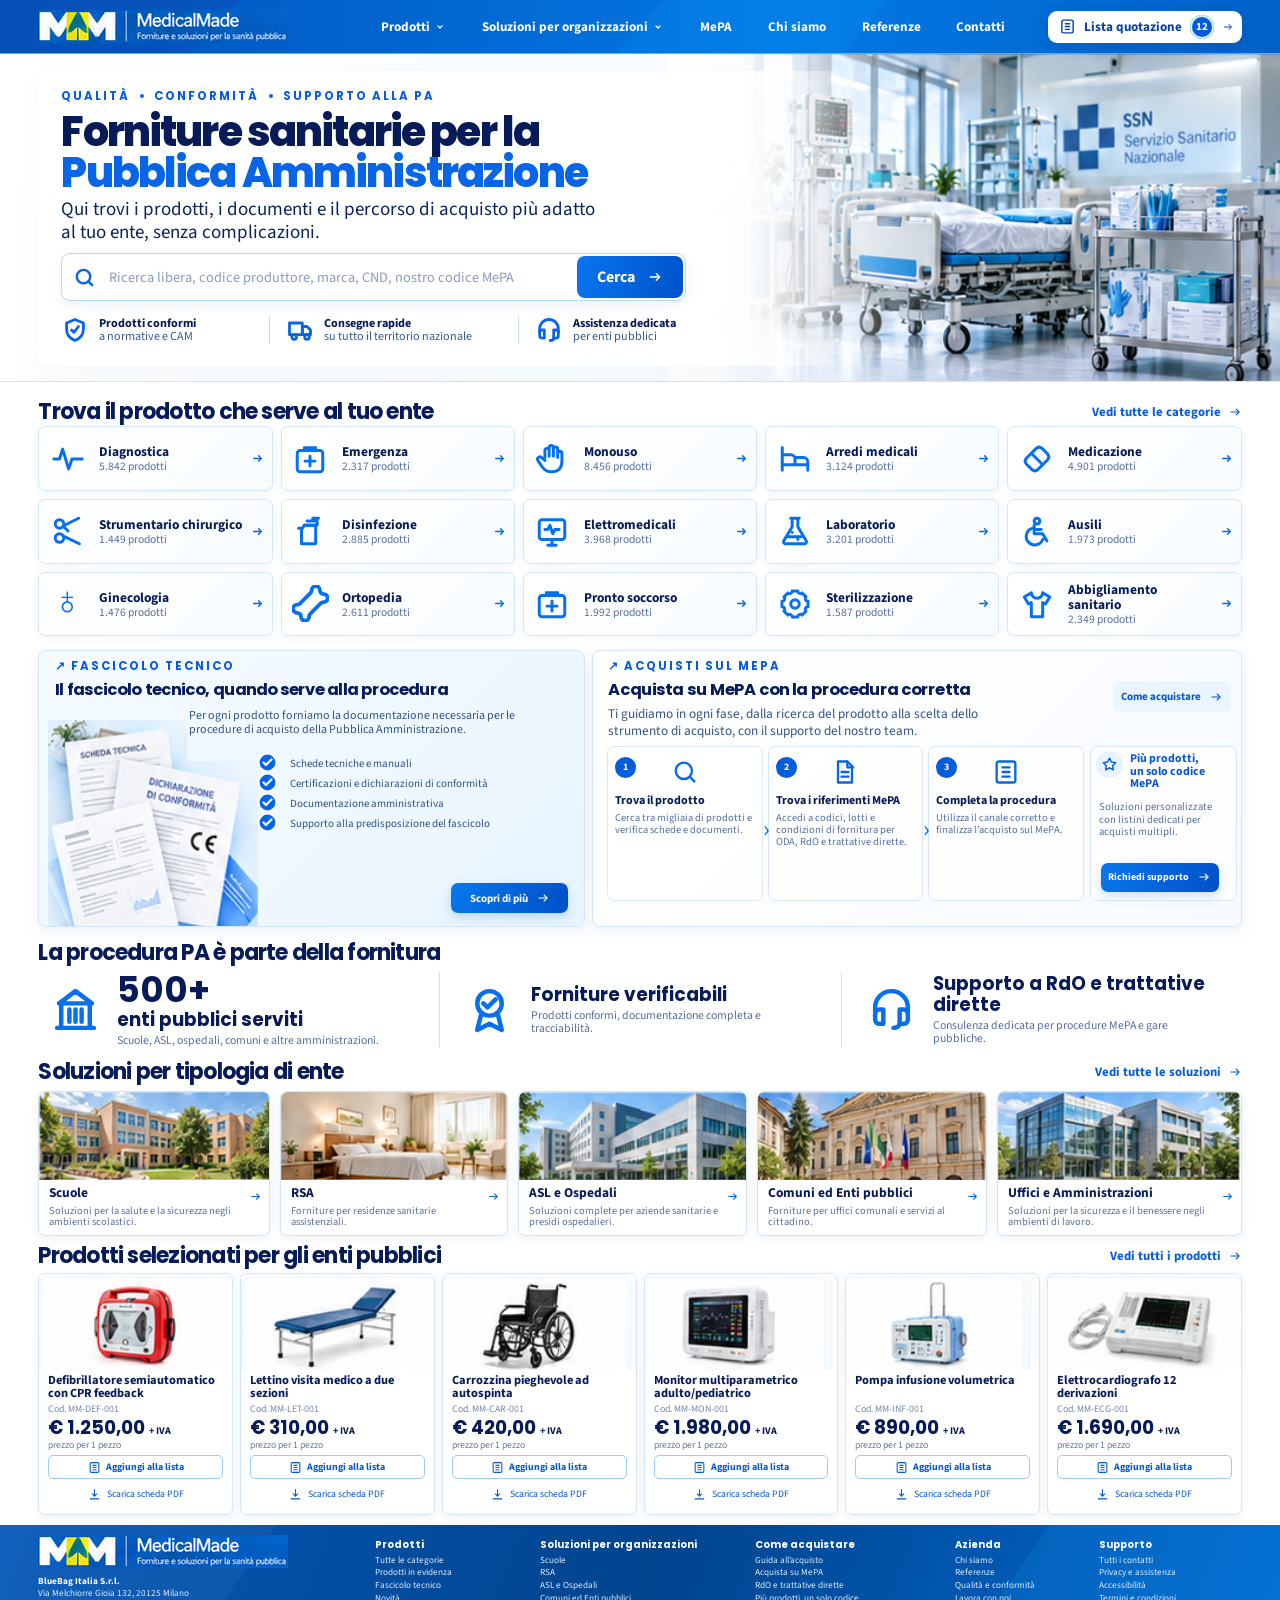
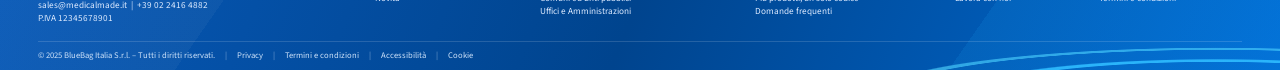
==== index.html @ 6db72b0f "J" ====
<!doctype html>
<html lang="it">
<head>
  <meta charset="utf-8">
  <meta name="viewport" content="width=device-width, initial-scale=1">
  <meta name="description" content="Forniture sanitarie e documentazione per gli acquisti della Pubblica Amministrazione.">
  <title>Forniture sanitarie per la PA | MedicalMade</title>
  <link rel="icon" href="data:image/svg+xml,%3Csvg xmlns='http://www.w3.org/2000/svg' viewBox='0 0 64 64'%3E%3Crect width='64' height='64' rx='12' fill='%230065d9'/%3E%3Cpath fill='white' d='M9 18h10l7 9 6-9h8l6 9 7-9h3v28H46V32l-8 11-7-10-7 10-8-11v14H9z'/%3E%3C/svg%3E">
  <link rel="preconnect" href="https://fonts.googleapis.com">
  <link rel="preconnect" href="https://fonts.gstatic.com" crossorigin>
  <link href="https://fonts.googleapis.com/css2?family=Poppins:wght@500;600;700;800&family=Source+Sans+3:wght@400;500;600;700&display=swap" rel="stylesheet">
  <link rel="stylesheet" href="styles.css">
</head>
<body>
  <svg class="svg-library" aria-hidden="true">
    <symbol id="i-search" viewBox="0 0 24 24"><circle cx="11" cy="11" r="7"></circle><path d="m20 20-4-4"></path></symbol>
    <symbol id="i-arrow" viewBox="0 0 24 24"><path d="M5 12h13"></path><path d="m14 7 5 5-5 5"></path></symbol>
    <symbol id="i-down" viewBox="0 0 24 24"><path d="m8 10 4 4 4-4"></path></symbol>
    <symbol id="i-shield" viewBox="0 0 24 24"><path d="M12 3 4.8 6v5.4c0 4.5 3 8 7.2 9.6 4.2-1.6 7.2-5.1 7.2-9.6V6z"></path><path d="m9 12 2 2 4-5"></path></symbol>
    <symbol id="i-truck" viewBox="0 0 24 24"><path d="M3 6h11v10H3z"></path><path d="M14 9h4l3 3v4h-7z"></path><circle cx="7" cy="18" r="2"></circle><circle cx="18" cy="18" r="2"></circle></symbol>
    <symbol id="i-headset" viewBox="0 0 24 24"><path d="M4 14v-3a8 8 0 0 1 16 0v3"></path><path d="M4 14a2 2 0 0 1 2-2h2v7H6a2 2 0 0 1-2-2zM20 14a2 2 0 0 0-2-2h-2v7h2a2 2 0 0 0 2-2z"></path><path d="M16 19c0 1.1-1.3 2-3 2"></path></symbol>
    <symbol id="i-activity" viewBox="0 0 24 24"><path d="M2 12h4l2.2-7 4.2 14 2.4-7H22"></path></symbol>
    <symbol id="i-kit" viewBox="0 0 24 24"><rect x="3" y="6" width="18" height="15" rx="2"></rect><path d="M8 6V4h8v2M12 10v7M8.5 13.5h7"></path></symbol>
    <symbol id="i-hand" viewBox="0 0 24 24"><path d="M7 11V6a1.5 1.5 0 0 1 3 0v4-6a1.5 1.5 0 0 1 3 0v6-5a1.5 1.5 0 0 1 3 0v6-3a1.5 1.5 0 0 1 3 0v6c0 4.4-2.8 7-7 7h-1c-3 0-5-1.7-7-5l-2-3a1.7 1.7 0 0 1 2.7-2l2.3 2"></path></symbol>
    <symbol id="i-bed" viewBox="0 0 24 24"><path d="M3 4v16M3 9h6a3 3 0 0 1 3 3v4H3M12 11h6a3 3 0 0 1 3 3v2h-9M21 16v4"></path></symbol>
    <symbol id="i-bandage" viewBox="0 0 24 24"><path d="m8.5 19.5-4-4a3 3 0 0 1 0-4l7-7a3 3 0 0 1 4 0l4 4a3 3 0 0 1 0 4l-7 7a3 3 0 0 1-4 0Z"></path><path d="m9 9 6 6M11 11h.01M13 13h.01"></path></symbol>
    <symbol id="i-scissors" viewBox="0 0 24 24"><circle cx="6" cy="7" r="3"></circle><circle cx="6" cy="17" r="3"></circle><path d="m8.5 8.5 11-5.5M8.5 15.5 20 21M8.5 8.5 12 12"></path></symbol>
    <symbol id="i-spray" viewBox="0 0 24 24"><path d="M8 8h9M10 5h7v3M14 5V3h4"></path><path d="M8 8h8v13H6V11z"></path><path d="M4 10h2"></path></symbol>
    <symbol id="i-monitor" viewBox="0 0 24 24"><rect x="3" y="4" width="18" height="14" rx="2"></rect><path d="M7 11h2l1.5-3 2 6 1.5-3h3M9 22h6M12 18v4"></path></symbol>
    <symbol id="i-flask" viewBox="0 0 24 24"><path d="M9 3h6M10 3v6l-6 10a1.4 1.4 0 0 0 1.2 2h13.6a1.4 1.4 0 0 0 1.2-2L14 9V3"></path><path d="M7 16h10M10 13h.01M14 18h.01"></path></symbol>
    <symbol id="i-wheelchair" viewBox="0 0 24 24"><circle cx="12" cy="5" r="2"></circle><path d="M10 8v6h6l3 5M10 11h5M9 10a6 6 0 1 0 7 8"></path></symbol>
    <symbol id="i-bone" viewBox="0 0 24 24"><path d="M7.1 7.2c-.7 0-1.3-.3-1.8-.8a2.6 2.6 0 1 0-3.7 3.7c.5.5.8 1.1.8 1.8s-.3 1.3-.8 1.8a2.6 2.6 0 1 0 3.7 3.7c.5-.5 1.1-.8 1.8-.8h9.8c.7 0 1.3.3 1.8.8a2.6 2.6 0 1 0 3.7-3.7c-.5-.5-.8-1.1-.8-1.8s.3-1.3.8-1.8a2.6 2.6 0 1 0-3.7-3.7c-.5.5-1.1.8-1.8.8Z" transform="rotate(-45 12 12)"></path></symbol>
    <symbol id="i-gear" viewBox="0 0 24 24"><circle cx="12" cy="12" r="3"></circle><path d="M19.4 15a1.7 1.7 0 0 0 .3 1.9l.1.1-2.8 2.8-.1-.1a1.7 1.7 0 0 0-1.9-.3 1.7 1.7 0 0 0-1 1.6v.2h-4V21a1.7 1.7 0 0 0-1-1.6 1.7 1.7 0 0 0-1.9.3l-.1.1L4.2 17l.1-.1a1.7 1.7 0 0 0 .3-1.9A1.7 1.7 0 0 0 3 14H2.8v-4H3a1.7 1.7 0 0 0 1.6-1 1.7 1.7 0 0 0-.3-1.9L4.2 7 7 4.2l.1.1A1.7 1.7 0 0 0 9 4.6 1.7 1.7 0 0 0 10 3v-.2h4V3a1.7 1.7 0 0 0 1 1.6 1.7 1.7 0 0 0 1.9-.3l.1-.1L19.8 7l-.1.1a1.7 1.7 0 0 0-.3 1.9 1.7 1.7 0 0 0 1.6 1h.2v4H21a1.7 1.7 0 0 0-1.6 1Z"></path></symbol>
    <symbol id="i-shirt" viewBox="0 0 24 24"><path d="m8 4-5 3 3 5 2-1v10h8V11l2 1 3-5-5-3a4 4 0 0 1-8 0Z"></path></symbol>
    <symbol id="i-file" viewBox="0 0 24 24"><path d="M6 3h8l4 4v14H6z"></path><path d="M14 3v5h5M9 12h6M9 16h6"></path></symbol>
    <symbol id="i-check" viewBox="0 0 24 24"><circle cx="12" cy="12" r="9"></circle><path d="m8 12 2.5 2.5L16 9"></path></symbol>
    <symbol id="i-building" viewBox="0 0 24 24"><path d="M3 21h18M5 21V9h14v12M4 9l8-6 8 6M9 12v6M12 12v6M15 12v6"></path></symbol>
    <symbol id="i-award" viewBox="0 0 24 24"><circle cx="12" cy="9" r="6"></circle><path d="m8 14-2 8 6-3 6 3-2-8M9 9l2 2 4-4"></path></symbol>
    <symbol id="i-cart" viewBox="0 0 24 24"><path d="M3 4h2l2 11h10l3-8H6"></path><circle cx="9" cy="19" r="1.5"></circle><circle cx="17" cy="19" r="1.5"></circle></symbol>
    <symbol id="i-download" viewBox="0 0 24 24"><path d="M12 3v12M8 11l4 4 4-4M4 20h16"></path></symbol>
    <symbol id="i-list" viewBox="0 0 24 24"><rect x="4" y="3" width="16" height="18" rx="2"></rect><path d="M9 8h6M9 12h6M9 16h6"></path></symbol>
    <symbol id="i-star" viewBox="0 0 24 24"><path d="m12 3 2.7 5.5 6 .9-4.3 4.2 1 6-5.4-2.9-5.4 2.9 1-6-4.3-4.2 6-.9z"></path></symbol>
  </svg>

  <div class="site-frame">
    <header class="site-header">
      <div class="header-inner">
        <a class="brand crop" href="index.html" aria-label="MedicalMade, home">
          <img src="reference/homepage.png" alt="" aria-hidden="true">
        </a>
        <button class="menu-toggle" type="button" aria-expanded="false" aria-controls="primary-nav"><span></span><span></span><span></span><b class="sr-only">Apri il menu</b></button>
        <nav class="primary-nav" id="primary-nav" aria-label="Navigazione principale">
          <a href="catalogo.html">Prodotti <svg><use href="#i-down"></use></svg></a>
          <a href="soluzioni.html">Soluzioni per organizzazioni <svg><use href="#i-down"></use></svg></a>
          <a href="mepa.html">MePA</a>
          <a href="chi-siamo.html">Chi siamo</a>
          <a href="referenze.html">Referenze</a>
          <a href="contatti.html">Contatti</a>
        </nav>
        <a class="quote-link" href="lista-quotazione.html"><svg><use href="#i-list"></use></svg><span>Lista quotazione</span><b data-quote-count>12</b><svg><use href="#i-arrow"></use></svg></a>
      </div>
    </header>

    <main id="top">
      <section class="hero" aria-labelledby="hero-title">
        <div class="hero-photo crop" role="img" aria-label="Reparto ospedaliero moderno del Servizio Sanitario Nazionale">
          <img src="reference/homepage.png" alt="" aria-hidden="true">
        </div>
        <div class="hero-panel">
          <p class="eyebrow">Qualità <i></i> Conformità <i></i> Supporto alla PA</p>
          <h1 id="hero-title">Forniture sanitarie per la <span>Pubblica Amministrazione</span></h1>
          <p class="hero-intro">Qui trovi i prodotti, i documenti e il percorso di acquisto più adatto al tuo ente, senza complicazioni.</p>
          <form class="hero-search" action="#categorie" role="search">
            <svg><use href="#i-search"></use></svg>
            <label class="sr-only" for="home-search">Cerca nel catalogo</label>
            <input id="home-search" name="q" type="search" placeholder="Ricerca libera, codice produttore, marca, CND, nostro codice MePA">
            <button type="submit">Cerca <svg><use href="#i-arrow"></use></svg></button>
          </form>
          <div class="hero-assurances" aria-label="I vantaggi MedicalMade">
            <div><svg><use href="#i-shield"></use></svg><p><strong>Prodotti conformi</strong><span>a normative e CAM</span></p></div>
            <div><svg><use href="#i-truck"></use></svg><p><strong>Consegne rapide</strong><span>su tutto il territorio nazionale</span></p></div>
            <div><svg><use href="#i-headset"></use></svg><p><strong>Assistenza dedicata</strong><span>per enti pubblici</span></p></div>
          </div>
        </div>
      </section>

      <section class="catalogue-section shell" id="categorie" aria-labelledby="categories-title">
        <div class="section-heading inline-heading">
          <h2 id="categories-title">Trova il prodotto che serve al tuo ente</h2>
          <a href="catalogo.html">Vedi tutte le categorie <svg><use href="#i-arrow"></use></svg></a>
        </div>
        <div class="category-grid">
          <a class="category-card" href="categoria.html"><span class="category-icon"><svg><use href="#i-activity"></use></svg></span><span><strong>Diagnostica</strong><small>5.842 prodotti</small></span><svg class="card-arrow"><use href="#i-arrow"></use></svg></a>
          <a class="category-card" href="categoria.html"><span class="category-icon"><svg><use href="#i-kit"></use></svg></span><span><strong>Emergenza</strong><small>2.317 prodotti</small></span><svg class="card-arrow"><use href="#i-arrow"></use></svg></a>
          <a class="category-card" href="categoria.html"><span class="category-icon"><svg><use href="#i-hand"></use></svg></span><span><strong>Monouso</strong><small>8.456 prodotti</small></span><svg class="card-arrow"><use href="#i-arrow"></use></svg></a>
          <a class="category-card" href="categoria.html"><span class="category-icon"><svg><use href="#i-bed"></use></svg></span><span><strong>Arredi medicali</strong><small>3.124 prodotti</small></span><svg class="card-arrow"><use href="#i-arrow"></use></svg></a>
          <a class="category-card" href="categoria.html"><span class="category-icon"><svg><use href="#i-bandage"></use></svg></span><span><strong>Medicazione</strong><small>4.901 prodotti</small></span><svg class="card-arrow"><use href="#i-arrow"></use></svg></a>
          <a class="category-card" href="categoria.html"><span class="category-icon"><svg><use href="#i-scissors"></use></svg></span><span><strong>Strumentario chirurgico</strong><small>1.449 prodotti</small></span><svg class="card-arrow"><use href="#i-arrow"></use></svg></a>
          <a class="category-card" href="categoria.html"><span class="category-icon"><svg><use href="#i-spray"></use></svg></span><span><strong>Disinfezione</strong><small>2.885 prodotti</small></span><svg class="card-arrow"><use href="#i-arrow"></use></svg></a>
          <a class="category-card" href="categoria.html"><span class="category-icon"><svg><use href="#i-monitor"></use></svg></span><span><strong>Elettromedicali</strong><small>3.968 prodotti</small></span><svg class="card-arrow"><use href="#i-arrow"></use></svg></a>
          <a class="category-card" href="categoria.html"><span class="category-icon"><svg><use href="#i-flask"></use></svg></span><span><strong>Laboratorio</strong><small>3.201 prodotti</small></span><svg class="card-arrow"><use href="#i-arrow"></use></svg></a>
          <a class="category-card" href="categoria.html"><span class="category-icon"><svg><use href="#i-wheelchair"></use></svg></span><span><strong>Ausili</strong><small>1.973 prodotti</small></span><svg class="card-arrow"><use href="#i-arrow"></use></svg></a>
          <a class="category-card" href="categoria.html"><span class="category-icon category-icon--uterus">♀</span><span><strong>Ginecologia</strong><small>1.476 prodotti</small></span><svg class="card-arrow"><use href="#i-arrow"></use></svg></a>
          <a class="category-card" href="categoria.html"><span class="category-icon category-icon--bone"><svg><use href="#i-bone"></use></svg></span><span><strong>Ortopedia</strong><small>2.611 prodotti</small></span><svg class="card-arrow"><use href="#i-arrow"></use></svg></a>
          <a class="category-card" href="categoria.html"><span class="category-icon"><svg><use href="#i-kit"></use></svg></span><span><strong>Pronto soccorso</strong><small>1.992 prodotti</small></span><svg class="card-arrow"><use href="#i-arrow"></use></svg></a>
          <a class="category-card" href="categoria.html"><span class="category-icon"><svg><use href="#i-gear"></use></svg></span><span><strong>Sterilizzazione</strong><small>1.587 prodotti</small></span><svg class="card-arrow"><use href="#i-arrow"></use></svg></a>
          <a class="category-card" href="categoria.html"><span class="category-icon"><svg><use href="#i-shirt"></use></svg></span><span><strong>Abbigliamento sanitario</strong><small>2.349 prodotti</small></span><svg class="card-arrow"><use href="#i-arrow"></use></svg></a>
        </div>
      </section>

      <section class="services-grid shell" aria-label="Documentazione e acquisti sul MePA">
        <article class="document-card" id="documentazione">
          <div class="document-art crop" role="img" aria-label="Fascicolo con scheda tecnica, dichiarazione di conformità e marcatura CE">
            <img src="reference/homepage.png" alt="" aria-hidden="true">
          </div>
          <div class="document-copy">
            <p class="micro-heading">↗ Fascicolo tecnico</p>
            <h2>Il fascicolo tecnico, quando serve alla procedura</h2>
            <p>Per ogni prodotto forniamo la documentazione necessaria per le procedure di acquisto della Pubblica Amministrazione.</p>
            <ul>
              <li><svg><use href="#i-check"></use></svg>Schede tecniche e manuali</li>
              <li><svg><use href="#i-check"></use></svg>Certificazioni e dichiarazioni di conformità</li>
              <li><svg><use href="#i-check"></use></svg>Documentazione amministrativa</li>
              <li><svg><use href="#i-check"></use></svg>Supporto alla predisposizione del fascicolo</li>
            </ul>
            <a class="primary-button compact-button" href="come-acquistare.html">Scopri di più <svg><use href="#i-arrow"></use></svg></a>
          </div>
        </article>

        <article class="mepa-card" id="mepa">
          <div class="mepa-heading">
            <p class="micro-heading">↗ Acquisti sul MePA</p>
            <h2>Acquista su MePA con la procedura corretta</h2>
            <p>Ti guidiamo in ogni fase, dalla ricerca del prodotto alla scelta dello strumento di acquisto, con il supporto del nostro team.</p>
          </div>
          <a class="secondary-button" href="come-acquistare.html">Come acquistare <svg><use href="#i-arrow"></use></svg></a>
          <div class="mepa-flow">
            <div class="mepa-steps">
              <div class="mepa-step"><b>1</b><svg><use href="#i-search"></use></svg><strong>Trova il prodotto</strong><p>Cerca tra migliaia di prodotti e verifica schede e documenti.</p></div>
              <div class="mepa-step"><b>2</b><svg><use href="#i-file"></use></svg><strong>Trova i riferimenti MePA</strong><p>Accedi a codici, lotti e condizioni di fornitura per ODA, RdO e trattative dirette.</p></div>
              <div class="mepa-step"><b>3</b><svg><use href="#i-list"></use></svg><strong>Completa la procedura</strong><p>Utilizza il canale corretto e finalizza l’acquisto sul MePA.</p></div>
            </div>
            <aside class="multi-code">
              <div class="multi-code-title"><svg><use href="#i-star"></use></svg><strong>Più prodotti,<br>un solo codice MePA</strong></div>
              <p>Soluzioni personalizzate con listini dedicati per acquisti multipli.</p>
              <a class="primary-button" href="contatti.html">Richiedi supporto <svg><use href="#i-arrow"></use></svg></a>
            </aside>
          </div>
        </article>
      </section>

      <section class="proof-section shell" id="referenze" aria-labelledby="proof-title">
        <h2 id="proof-title">La procedura PA è parte della fornitura</h2>
        <div class="proof-grid">
          <div class="proof-item proof-item--lead"><svg><use href="#i-building"></use></svg><div><strong><em>500+</em><span>enti pubblici serviti</span></strong><p>Scuole, ASL, ospedali, comuni e altre amministrazioni.</p></div></div>
          <div class="proof-item"><svg><use href="#i-award"></use></svg><div><strong>Forniture verificabili</strong><p>Prodotti conformi, documentazione completa e tracciabilità.</p></div></div>
          <div class="proof-item"><svg><use href="#i-headset"></use></svg><div><strong>Supporto a RdO e trattative dirette</strong><p>Consulenza dedicata per procedure MePA e gare pubbliche.</p></div></div>
        </div>
      </section>

      <section class="entities-section shell" id="soluzioni" aria-labelledby="entities-title">
        <div class="section-heading inline-heading">
          <h2 id="entities-title">Soluzioni per tipologia di ente</h2>
          <a href="soluzioni.html">Vedi tutte le soluzioni <svg><use href="#i-arrow"></use></svg></a>
        </div>
        <div class="entity-grid">
          <a class="entity-card" href="soluzioni.html"><span class="entity-photo crop entity-photo--school" role="img" aria-label="Edificio scolastico"><img src="reference/homepage.png" alt="" aria-hidden="true"></span><span class="entity-copy"><strong>Scuole</strong><small>Soluzioni per la salute e la sicurezza negli ambienti scolastici.</small><svg><use href="#i-arrow"></use></svg></span></a>
          <a class="entity-card" href="soluzioni.html"><span class="entity-photo crop entity-photo--rsa" role="img" aria-label="Camera di una residenza sanitaria"><img src="reference/homepage.png" alt="" aria-hidden="true"></span><span class="entity-copy"><strong>RSA</strong><small>Forniture per residenze sanitarie assistenziali.</small><svg><use href="#i-arrow"></use></svg></span></a>
          <a class="entity-card" href="soluzioni.html"><span class="entity-photo crop entity-photo--hospital" role="img" aria-label="Struttura ospedaliera moderna"><img src="reference/homepage.png" alt="" aria-hidden="true"></span><span class="entity-copy"><strong>ASL e Ospedali</strong><small>Soluzioni complete per aziende sanitarie e presidi ospedalieri.</small><svg><use href="#i-arrow"></use></svg></span></a>
          <a class="entity-card" href="soluzioni.html"><span class="entity-photo crop entity-photo--city" role="img" aria-label="Municipio italiano"><img src="reference/homepage.png" alt="" aria-hidden="true"></span><span class="entity-copy"><strong>Comuni ed Enti pubblici</strong><small>Forniture per uffici comunali e servizi al cittadino.</small><svg><use href="#i-arrow"></use></svg></span></a>
          <a class="entity-card" href="soluzioni.html"><span class="entity-photo crop entity-photo--office" role="img" aria-label="Sede di uffici pubblici"><img src="reference/homepage.png" alt="" aria-hidden="true"></span><span class="entity-copy"><strong>Uffici e Amministrazioni</strong><small>Soluzioni per la sicurezza e il benessere negli ambienti di lavoro.</small><svg><use href="#i-arrow"></use></svg></span></a>
        </div>
      </section>

      <section class="products-section shell" id="prodotti" aria-labelledby="products-title">
        <div class="section-heading inline-heading">
          <h2 id="products-title">Prodotti selezionati per gli enti pubblici</h2>
          <a href="catalogo.html">Vedi tutti i prodotti <svg><use href="#i-arrow"></use></svg></a>
        </div>
        <div class="product-grid">
          <article class="product-card"><a class="product-photo crop product-photo--aed" href="prodotto.html" aria-label="Defibrillatore semiautomatico con CPR feedback"><img src="reference/homepage.png" alt="" aria-hidden="true"></a><div class="product-copy"><h3>Defibrillatore semiautomatico con CPR feedback</h3><p>Cod. MM-DEF-001</p><strong>€ 1.250,00 <small>+ IVA</small></strong><span>prezzo per 1 pezzo</span><button class="add-quote" type="button"><svg><use href="#i-list"></use></svg>Aggiungi alla lista</button><a class="download-link" href="prodotto.html"><svg><use href="#i-download"></use></svg>Scarica scheda PDF</a></div></article>
          <article class="product-card"><a class="product-photo crop product-photo--bed" href="prodotto.html" aria-label="Lettino visita medico a due sezioni"><img src="reference/homepage.png" alt="" aria-hidden="true"></a><div class="product-copy"><h3>Lettino visita medico a due sezioni</h3><p>Cod. MM-LET-001</p><strong>€ 310,00 <small>+ IVA</small></strong><span>prezzo per 1 pezzo</span><button class="add-quote" type="button"><svg><use href="#i-list"></use></svg>Aggiungi alla lista</button><a class="download-link" href="prodotto.html"><svg><use href="#i-download"></use></svg>Scarica scheda PDF</a></div></article>
          <article class="product-card"><a class="product-photo crop product-photo--chair" href="prodotto.html" aria-label="Carrozzina pieghevole ad autospinta"><img src="reference/homepage.png" alt="" aria-hidden="true"></a><div class="product-copy"><h3>Carrozzina pieghevole ad autospinta</h3><p>Cod. MM-CAR-001</p><strong>€ 420,00 <small>+ IVA</small></strong><span>prezzo per 1 pezzo</span><button class="add-quote" type="button"><svg><use href="#i-list"></use></svg>Aggiungi alla lista</button><a class="download-link" href="prodotto.html"><svg><use href="#i-download"></use></svg>Scarica scheda PDF</a></div></article>
          <article class="product-card"><a class="product-photo crop product-photo--monitor" href="prodotto.html" aria-label="Monitor multiparametrico adulto e pediatrico"><img src="reference/homepage.png" alt="" aria-hidden="true"></a><div class="product-copy"><h3>Monitor multiparametrico adulto/pediatrico</h3><p>Cod. MM-MON-001</p><strong>€ 1.980,00 <small>+ IVA</small></strong><span>prezzo per 1 pezzo</span><button class="add-quote" type="button"><svg><use href="#i-list"></use></svg>Aggiungi alla lista</button><a class="download-link" href="prodotto.html"><svg><use href="#i-download"></use></svg>Scarica scheda PDF</a></div></article>
          <article class="product-card"><a class="product-photo crop product-photo--pump" href="prodotto.html" aria-label="Pompa per infusione volumetrica"><img src="reference/homepage.png" alt="" aria-hidden="true"></a><div class="product-copy"><h3>Pompa infusione volumetrica</h3><p>Cod. MM-INF-001</p><strong>€ 890,00 <small>+ IVA</small></strong><span>prezzo per 1 pezzo</span><button class="add-quote" type="button"><svg><use href="#i-list"></use></svg>Aggiungi alla lista</button><a class="download-link" href="prodotto.html"><svg><use href="#i-download"></use></svg>Scarica scheda PDF</a></div></article>
          <article class="product-card"><a class="product-photo crop product-photo--ecg" href="prodotto.html" aria-label="Elettrocardiografo a dodici derivazioni"><img src="reference/homepage.png" alt="" aria-hidden="true"></a><div class="product-copy"><h3>Elettrocardiografo 12 derivazioni</h3><p>Cod. MM-ECG-001</p><strong>€ 1.690,00 <small>+ IVA</small></strong><span>prezzo per 1 pezzo</span><button class="add-quote" type="button"><svg><use href="#i-list"></use></svg>Aggiungi alla lista</button><a class="download-link" href="prodotto.html"><svg><use href="#i-download"></use></svg>Scarica scheda PDF</a></div></article>
        </div>
      </section>
    </main>

    <footer class="site-footer" id="footer">
      <div class="footer-inner shell">
        <div class="footer-company">
          <a class="footer-brand crop" href="index.html" aria-label="MedicalMade, torna all'inizio"><img src="reference/homepage.png" alt="" aria-hidden="true"></a>
          <p><strong>BlueBag Italia S.r.l.</strong><br>Via Melchiorre Gioia 132, 20125 Milano<br>sales@medicalmade.it &nbsp;|&nbsp; +39 02 2416 4882<br>P.IVA 12345678901</p>
        </div>
        <div class="footer-column"><h2>Prodotti</h2><a href="catalogo.html">Tutte le categorie</a><a href="catalogo.html">Prodotti in evidenza</a><a href="come-acquistare.html">Fascicolo tecnico</a><a href="catalogo.html">Novità</a></div>
        <div class="footer-column"><h2>Soluzioni per organizzazioni</h2><a href="soluzioni.html">Scuole</a><a href="soluzioni.html">RSA</a><a href="soluzioni.html">ASL e Ospedali</a><a href="soluzioni.html">Comuni ed Enti pubblici</a><a href="soluzioni.html">Uffici e Amministrazioni</a></div>
        <div class="footer-column"><h2>Come acquistare</h2><a href="come-acquistare.html">Guida all’acquisto</a><a href="mepa.html">Acquista su MePA</a><a href="mepa.html">RdO e trattative dirette</a><a href="mepa.html">Più prodotti, un solo codice</a><a href="faq.html">Domande frequenti</a></div>
        <div class="footer-column"><h2>Azienda</h2><a href="chi-siamo.html">Chi siamo</a><a href="referenze.html">Referenze</a><a href="chi-siamo.html">Qualità e conformità</a><a href="contatti.html">Lavora con noi</a></div>
        <div class="footer-column"><h2>Supporto</h2><a href="contatti.html">Tutti i contatti</a><a href="contatti.html#privacy">Privacy e assistenza</a><a href="contatti.html">Accessibilità</a><a href="contatti.html#privacy">Termini e condizioni</a></div>
      </div>
      <div class="footer-legal shell">© 2025 BlueBag Italia S.r.l. – Tutti i diritti riservati. <span>|</span> <a href="contatti.html#privacy">Privacy</a> <span>|</span> <a href="contatti.html#privacy">Termini e condizioni</a> <span>|</span> <a href="contatti.html">Accessibilità</a> <span>|</span> <a href="faq.html">Cookie</a></div>
    </footer>
  </div>

  <div class="toast" role="status" aria-live="polite"></div>
  <script src="script.js"></script>
</body>
</html>
---- styles.css ----
:root {
  --navy: #071b59;
  --blue: #0766e8;
  --blue-dark: #064bb9;
  --cyan: #24b7ff;
  --ink: #07194f;
  --body: #23406f;
  --muted: #58719f;
  --line: #cee2f5;
  --pale: #edf7ff;
  --soft: #f7fbff;
  --white: #fff;
  --shadow: 0 5px 16px rgba(18, 87, 155, .08);
}

* { box-sizing: border-box; }
html { scroll-behavior: smooth; }
body {
  margin: 0;
  min-width: 320px;
  overflow-x: hidden;
  color: var(--ink);
  background: #eaf4fb;
  font-family: "Source Sans 3", Lato, Arial, sans-serif;
  -webkit-font-smoothing: antialiased;
}
a { color: inherit; text-decoration: none; }
button, input { font: inherit; }
button, a { -webkit-tap-highlight-color: transparent; }
button { border: 0; }
svg { display: block; fill: none; stroke: currentColor; stroke-width: 2; stroke-linecap: round; stroke-linejoin: round; }
.svg-library { position: absolute; width: 0; height: 0; overflow: hidden; }
.sr-only { position: absolute !important; width: 1px !important; height: 1px !important; padding: 0 !important; margin: -1px !important; overflow: hidden !important; clip: rect(0, 0, 0, 0) !important; white-space: nowrap !important; border: 0 !important; }

.site-frame {
  width: 100%;
  max-width: 1440px;
  margin: 0 auto;
  overflow: hidden;
  background: #fff;
  box-shadow: 0 0 40px rgba(19, 78, 135, .12);
}
.shell { width: 94%; margin-inline: auto; }

/* Exact artwork crops from the supplied 1086 × 1448 home mockup. */
.crop { position: relative; display: block; overflow: hidden; isolation: isolate; }
.crop > img {
  position: absolute;
  z-index: -1;
  display: block;
  max-width: none;
  width: var(--crop-image-width);
  height: auto;
  left: var(--crop-image-left);
  top: var(--crop-image-top);
  pointer-events: none;
  user-select: none;
}

.site-header {
  position: relative;
  z-index: 50;
  height: clamp(46px, 4.24vw, 61px);
  color: #fff;
  background:
    linear-gradient(132deg, rgba(12, 74, 179, .45) 0 18%, transparent 18% 50%, rgba(0, 179, 255, .12) 50% 67%, transparent 67%),
    linear-gradient(90deg, #0052ba 0%, #0378e4 62%, #0062c9 100%);
  border-bottom: 1px solid rgba(105, 220, 255, .7);
}
.header-inner {
  width: 94%;
  height: 100%;
  margin: 0 auto;
  display: grid;
  grid-template-columns: minmax(230px, 25%) 1fr auto;
  align-items: center;
  gap: 20px;
}
.brand {
  width: min(250px, 24vw);
  aspect-ratio: 250 / 33;
  --crop-image-width: 434.4%;
  --crop-image-left: -13.6%;
  --crop-image-top: -21.21%;
}
.primary-nav { display: flex; align-items: center; justify-content: center; gap: clamp(20px, 2.8vw, 45px); height: 100%; }
.primary-nav a {
  display: inline-flex;
  align-items: center;
  gap: 4px;
  height: 100%;
  color: #fff;
  font-size: clamp(11px, 1.03vw, 15px);
  font-weight: 700;
  white-space: nowrap;
  transition: color .18s ease, background-color .18s ease;
}
.primary-nav a:hover, .primary-nav a:focus-visible { color: #d9f6ff; }
.primary-nav svg { width: 12px; height: 12px; stroke-width: 2.4; }
.quote-link {
  min-height: 30px;
  padding: 4px 8px 4px 11px;
  display: inline-flex;
  align-items: center;
  gap: 8px;
  color: #0641a8;
  background: #fff;
  border-radius: 9px;
  font-size: clamp(11px, 1.03vw, 15px);
  font-weight: 700;
  box-shadow: 0 4px 15px rgba(0, 28, 97, .18);
  white-space: nowrap;
}
.quote-link svg { width: 17px; height: 17px; }
.quote-link svg:last-child { width: 12px; height: 12px; }
.quote-link b {
  min-width: 24px;
  height: 24px;
  display: grid;
  place-items: center;
  color: #fff;
  background: #0759dc;
  border-radius: 999px;
  font-size: 11px;
  box-shadow: inset 0 0 0 2px #c8f5ff;
}
.menu-toggle { display: none; }

.hero {
  position: relative;
  height: clamp(278px, 25.6vw, 369px);
  overflow: hidden;
  background: linear-gradient(110deg, #fff 0%, #f7fcff 55%, #e9f5fc 100%);
}
.hero::after {
  content: "";
  position: absolute;
  inset: auto 0 0;
  height: 1px;
  background: #cbe4f7;
}
.hero-photo {
  position: absolute;
  z-index: 0;
  right: 0;
  top: 0;
  width: 47.9%;
  height: 100%;
  --crop-image-width: 208.85%;
  --crop-image-left: -108.85%;
  --crop-image-top: -16.97%;
}
.hero-photo::after {
  content: "";
  position: absolute;
  inset: 0;
  z-index: 1;
  background: linear-gradient(90deg, #fff 0%, rgba(255,255,255,.86) 11%, rgba(255,255,255,.42) 27%, transparent 47%);
  pointer-events: none;
}
.hero-panel {
  position: absolute;
  z-index: 2;
  left: 3%;
  top: 5%;
  width: 55.5%;
  height: 90%;
  padding: clamp(15px, 1.5vw, 22px) clamp(19px, 1.8vw, 26px);
  border-radius: 10px 0 0 10px;
  background: linear-gradient(90deg, rgba(255,255,255,.99) 0%, rgba(255,255,255,.97) 84%, rgba(255,255,255,.9) 100%);
  box-shadow: 0 8px 27px rgba(12, 73, 127, .035);
}
.hero-panel::after {
  content: "";
  position: absolute;
  z-index: -1;
  top: 0;
  bottom: 0;
  left: calc(100% - 1px);
  width: clamp(96px, 10vw, 144px);
  background: linear-gradient(90deg, rgba(255,255,255,.9) 0%, rgba(255,255,255,.55) 34%, rgba(255,255,255,.18) 72%, transparent 100%);
  pointer-events: none;
}
.eyebrow, .micro-heading {
  margin: 0;
  color: #075ce2;
  font-family: Poppins, sans-serif;
  font-size: clamp(9px, .91vw, 13px);
  line-height: 1.1;
  font-weight: 700;
  letter-spacing: .17em;
  text-transform: uppercase;
}
.eyebrow { display: flex; align-items: center; gap: 10px; }
.eyebrow i { width: 4px; height: 4px; display: inline-block; background: #0c65e9; border-radius: 50%; }
.hero h1 {
  max-width: 100%;
  margin: clamp(7px, .75vw, 11px) 0 4px;
  color: var(--navy);
  font-family: Poppins, sans-serif;
  font-size: clamp(34px, 3.22vw, 47px);
  line-height: .99;
  letter-spacing: -.045em;
  font-weight: 800;
}
.hero h1 span { display: block; color: #0865e7; }
.hero-intro {
  max-width: 545px;
  margin: 4px 0 9px;
  color: #0a235a;
  font-size: clamp(15px, 1.48vw, 21px);
  line-height: 1.23;
}
.hero-search {
  width: 94%;
  height: clamp(38px, 3.7vw, 52px);
  display: grid;
  grid-template-columns: 45px minmax(0, 1fr) 108px;
  align-items: center;
  overflow: hidden;
  border: 1px solid #b7dafa;
  border-radius: 9px;
  background: #fff;
  box-shadow: 0 4px 12px rgba(14, 92, 168, .08);
}
.hero-search > svg { width: 23px; height: 23px; margin: 0 auto; color: #0767eb; stroke-width: 2.5; }
.hero-search input { min-width: 0; height: 100%; border: 0; outline: 0; color: #173968; background: transparent; font-size: clamp(12px, 1.12vw, 16px); }
.hero-search input::placeholder { color: #8a9cc1; opacity: 1; }
.hero-search button {
  height: calc(100% - 4px);
  margin-right: 2px;
  display: flex;
  align-items: center;
  justify-content: center;
  gap: 12px;
  color: #fff;
  background: linear-gradient(100deg, #0875ee, #0053cb);
  border-radius: 8px;
  font-weight: 700;
  cursor: pointer;
}
.hero-search button svg { width: 16px; height: 16px; }
.hero-assurances {
  min-height: 47px;
  display: grid;
  grid-template-columns: 1fr 1.2fr 1fr;
  align-items: center;
  margin-top: 6px;
}
.hero-assurances > div { min-width: 0; display: flex; align-items: center; gap: 10px; padding: 0 16px; border-left: 1px solid #c7dcf1; }
.hero-assurances > div:first-child { padding-left: 0; border-left: 0; }
.hero-assurances svg { flex: 0 0 auto; width: 28px; height: 28px; color: #0765ec; stroke-width: 2.4; }
.hero-assurances p { margin: 0; font-size: clamp(10px, .95vw, 14px); line-height: 1.13; }
.hero-assurances strong, .hero-assurances span { display: block; }
.hero-assurances strong { color: var(--navy); font-weight: 700; }
.hero-assurances span { color: #3c5c91; }

.catalogue-section { padding: clamp(11px, 1.2vw, 17px) 0 clamp(9px, 1.1vw, 16px); }
.section-heading { min-height: 29px; }
.inline-heading { display: flex; align-items: center; justify-content: space-between; gap: 20px; }
.section-heading h2, .proof-section > h2 {
  margin: 0;
  color: var(--navy);
  font-family: Poppins, sans-serif;
  font-size: clamp(18px, 1.72vw, 25px);
  line-height: 1.1;
  letter-spacing: -.035em;
  font-weight: 700;
}
.inline-heading > a {
  display: inline-flex;
  align-items: center;
  gap: 7px;
  color: #075cd6;
  font-size: clamp(11px, 1vw, 14px);
  font-weight: 700;
  white-space: nowrap;
}
.inline-heading > a svg { width: 14px; height: 14px; }
.category-grid { display: grid; grid-template-columns: repeat(5, minmax(0, 1fr)); gap: 8px; }
.category-card {
  min-width: 0;
  height: clamp(52px, 5.05vw, 73px);
  padding: 5px 8px 5px 9px;
  display: grid;
  grid-template-columns: 43px minmax(0, 1fr) 13px;
  align-items: center;
  gap: 8px;
  border: 1px solid #d3e7f8;
  border-radius: 7px;
  background: linear-gradient(135deg, #fff, #f8fcff);
  box-shadow: 0 3px 9px rgba(25, 94, 159, .06);
  transition: border-color .2s ease, transform .2s ease, box-shadow .2s ease;
}
.category-card:hover, .category-card:focus-visible { border-color: #66aeed; transform: translateY(-2px); box-shadow: 0 8px 18px rgba(25,94,159,.12); outline: 0; }
.category-card.search-match { border-color: #0068e8; box-shadow: 0 0 0 3px rgba(0,104,232,.18), 0 8px 18px rgba(25,94,159,.15); }
.category-icon {
  width: 39px;
  height: 39px;
  display: grid;
  place-items: center;
  color: #0670ef;
}
.category-icon svg { width: 34px; height: 34px; stroke-width: 2.1; }
.category-icon--bone svg { width: 37px; height: 37px; stroke-width: 2.45; }
.category-icon--uterus { font-family: Georgia, serif; font-size: 40px; line-height: 1; font-weight: 700; transform: rotate(180deg); }
.category-card strong, .category-card small { display: block; overflow: hidden; text-overflow: ellipsis; }
.category-card strong { color: var(--navy); font-size: clamp(11px, 1.05vw, 15px); line-height: 1.12; font-weight: 700; }
.category-card small { margin-top: 2px; color: #58709d; font-size: clamp(9px, .9vw, 13px); line-height: 1; }
.category-card .card-arrow { width: 13px; height: 13px; color: #0666e8; stroke-width: 2.5; }

.services-grid {
  display: grid;
  grid-template-columns: 463fr 550fr;
  gap: 7px;
  padding-bottom: 11px;
}
.document-card, .mepa-card {
  position: relative;
  min-width: 0;
  height: clamp(235px, 21.64vw, 312px);
  min-height: 0;
  overflow: hidden;
  border: 1px solid #d3e7f8;
  border-radius: 8px;
  background: linear-gradient(135deg, #f5fbff 0%, #e8f5ff 100%);
  box-shadow: var(--shadow);
}
.document-art {
  position: absolute;
  left: 1.517%;
  bottom: 0;
  width: 38.58%;
  aspect-ratio: 178 / 175;
  --crop-image-width: 610.112%;
  --crop-image-left: -22.472%;
  --crop-image-top: -353.143%;
  clip-path: polygon(0 0, 66.3% 0, 66.3% 20%, 100% 20%, 100% 100%, 0 100%);
}
.document-copy { position: relative; z-index: 2; height: 100%; padding: 9px 15px 12px 16px; }
.document-copy h2, .mepa-heading h2 {
  width: 103.95%;
  margin: 7px 0 10px;
  color: var(--navy);
  font-family: Poppins, sans-serif;
  font-size: 17px;
  line-height: 1.12;
  letter-spacing: -.035em;
  font-weight: 700;
  transform: translateY(1px) scale(.962, .95);
  transform-origin: left top;
}
.document-copy > p:not(.micro-heading) { width: 73%; margin: 0 0 8px 26%; color: #355485; font-size: 12px; line-height: 1.2; }
.document-copy ul { width: 61%; margin: 16px 0 10px 39%; padding: 0; list-style: none; }
.document-copy li { display: flex; align-items: center; gap: 14px; margin: 0; color: #31517f; font-size: 11px; line-height: 1.05; }
.document-copy li svg { flex: 0 0 auto; width: 20px; height: 20px; color: #0665e7; fill: #0665e7; stroke: white; stroke-width: 2.2; transform: translate(1.5px, -1.5px) scale(1.2); }
.primary-button, .secondary-button {
  display: inline-flex;
  align-items: center;
  justify-content: center;
  gap: 8px;
  border-radius: 7px;
  font-weight: 700;
  cursor: pointer;
  transition: transform .18s ease, box-shadow .18s ease;
}
.primary-button { color: #fff; background: linear-gradient(105deg, #0877ec, #0050c9); box-shadow: 0 4px 11px rgba(0, 84, 200, .2); }
.primary-button:hover, .secondary-button:hover { transform: translateY(-1px); }
.primary-button svg, .secondary-button svg { width: 14px; height: 14px; }
.compact-button { position: absolute; right: 16px; bottom: 13px; min-width: 117px; height: 30px; font-size: 11px; }

.mepa-card { padding: 9px 4px 11px 14px; background: linear-gradient(135deg, #fff 0%, #f7fbff 100%); }
.mepa-heading { max-width: 73%; margin-left: 1px; }
.mepa-heading h2 { margin-bottom: 7px; }
.mepa-heading > p:not(.micro-heading) { width: 90%; margin: 0 0 6.5px; color: #355485; font-size: 13.3px; line-height: 1.25; }
.secondary-button {
  position: absolute;
  top: 30px;
  right: 10px;
  width: 118px;
  min-width: 0;
  min-height: 31px;
  padding: 0 8px;
  color: #0759d1;
  background: #eaf5ff;
  font-size: 11px;
}
.mepa-flow { display: grid; grid-template-columns: minmax(0, 1fr) 147px; gap: 6px; }
.mepa-steps { min-width: 0; display: grid; grid-template-columns: repeat(3, 1fr); gap: 5px; }
.mepa-step {
  position: relative;
  min-width: 0;
  min-height: clamp(126px, 12.1vw, 174px);
  padding: 11px 7px 8px;
  border: 1px solid #d9e8f6;
  border-radius: 7px;
  background: rgba(255,255,255,.82);
}
.mepa-step:not(:last-child)::after { content: "›"; position: absolute; z-index: 3; right: -8px; top: 46%; color: #0767e8; font-size: 25px; line-height: 1; }
.mepa-step > b { position: absolute; left: 7px; top: 10px; width: 21px; height: 21px; display: grid; place-items: center; color: #fff; background: #075cdb; border-radius: 50%; font-size: 10px; }
.mepa-step > svg { width: 28px; height: 28px; margin: 0 auto 9px; color: #0767e8; }
.mepa-step strong { display: block; color: var(--navy); font-size: clamp(10px, .94vw, 13px); line-height: 1.05; }
.mepa-step p { margin: 5px 0 0; color: #56709d; font-size: clamp(9px, .82vw, 12px); line-height: 1.13; }
.multi-code { position: relative; min-width: 0; padding: 6px 8px 8px 5px; border: 1px solid #d9e8f6; border-radius: 7px; background: rgba(255,255,255,.82); }
.multi-code-title { display: flex; align-items: flex-start; gap: 7px; color: #0759d1; font-size: clamp(10px, .93vw, 13px); line-height: 1.08; }
.multi-code-title svg { flex: 0 0 auto; width: 27px; height: 27px; padding: 5px; background: #e7f4ff; border-radius: 50%; transform: translateY(-2px); }
.multi-code p { margin: 10px 3px; color: #58719d; font-size: clamp(9px, .84vw, 12px); line-height: 1.15; }
.multi-code .primary-button { position: absolute; left: 10px; bottom: 8px; width: 118px; height: 29px; font-size: 10px; }

.proof-section { padding: 3px 0 11px; }
.proof-grid { display: grid; grid-template-columns: repeat(3, 1fr); margin-top: 7px; }
.proof-item { min-width: 0; min-height: 61px; display: flex; align-items: center; gap: 17px; padding: 0 25px; border-left: 1px solid #cee0f0; }
.proof-item:first-child { padding-left: 13px; border-left: 0; }
.proof-item > svg { flex: 0 0 auto; width: 49px; height: 49px; color: #0870ed; stroke-width: 2.2; }
.proof-item strong { display: block; color: var(--navy); font-family: Poppins, sans-serif; font-size: clamp(15px, 1.45vw, 21px); line-height: 1.08; font-weight: 700; }
.proof-item strong em { font-style: normal; font-size: clamp(26px, 2.7vw, 39px); }
.proof-item--lead strong span { display: block; }
.proof-item p { margin: 4px 0 0; color: #58709a; font-size: clamp(9px, .92vw, 13px); line-height: 1.12; }

.entities-section { padding: 0 0 6px; }
.entity-grid { display: grid; grid-template-columns: 193fr 190fr 191fr 192fr 204fr; gap: 10px; margin-top: 4px; }
.entity-card { min-width: 0; overflow: hidden; border: 1px solid #d2e5f5; border-radius: 7px; background: #fff; box-shadow: 0 3px 10px rgba(23,86,144,.08); transition: transform .18s ease, box-shadow .18s ease; }
.entity-card:hover, .entity-card:focus-visible { transform: translateY(-2px); box-shadow: 0 8px 18px rgba(23,86,144,.14); outline: 0; }
.entity-photo { width: 100%; aspect-ratio: 193 / 74; border-radius: 6px 6px 0 0; }
.entity-photo--rsa { aspect-ratio: 190 / 74; }
.entity-photo--hospital { aspect-ratio: 191 / 74; }
.entity-photo--city { aspect-ratio: 192 / 74; }
.entity-photo--office { aspect-ratio: 204 / 74; }
.entity-photo--school { --crop-image-width: 562.69%; --crop-image-left: -17.62%; --crop-image-top: -1277.03%; }
.entity-photo--rsa { --crop-image-width: 571.58%; --crop-image-left: -125.79%; --crop-image-top: -1277.03%; }
.entity-photo--hospital { --crop-image-width: 568.59%; --crop-image-left: -230.37%; --crop-image-top: -1277.03%; }
.entity-photo--city { --crop-image-width: 565.63%; --crop-image-left: -335.42%; --crop-image-top: -1277.03%; }
.entity-photo--office { --crop-image-width: 532.35%; --crop-image-left: -415.69%; --crop-image-top: -1277.03%; }
.entity-copy { position: relative; display: block; min-height: 54px; padding: 6px 23px 7px 10px; }
.entity-copy strong, .entity-copy small { display: block; }
.entity-copy strong { color: var(--navy); font-size: clamp(11px, 1.05vw, 15px); line-height: 1.1; font-weight: 700; }
.entity-copy small { margin-top: 4px; color: #5b719a; font-size: clamp(8px, .82vw, 12px); line-height: 1.1; }
.entity-copy svg { position: absolute; right: 7px; top: 10px; width: 13px; height: 13px; color: #0767e8; }

.products-section { padding-bottom: 10px; }
.product-grid { display: grid; grid-template-columns: repeat(6, minmax(0, 1fr)); gap: 7px; margin-top: 2px; }
.product-card { min-width: 0; height: clamp(205px, 18.88vw, 272px); overflow: hidden; border: 1px solid #d4e6f5; border-radius: 7px; background: #fff; box-shadow: 0 3px 10px rgba(23,86,144,.07); }
.product-photo { width: 100%; aspect-ratio: 164 / 82; }
.product-photo--aed { --crop-image-width: 662.2%; --crop-image-left: -21.34%; --crop-image-top: -1350%; }
.product-photo--bed { --crop-image-width: 662.2%; --crop-image-left: -126.22%; --crop-image-top: -1350%; }
.product-photo--chair { --crop-image-width: 662.2%; --crop-image-left: -231.1%; --crop-image-top: -1350%; }
.product-photo--monitor { --crop-image-width: 662.2%; --crop-image-left: -335.98%; --crop-image-top: -1350%; }
.product-photo--pump { --crop-image-width: 662.2%; --crop-image-left: -440.85%; --crop-image-top: -1350%; }
.product-photo--ecg { --crop-image-width: 662.2%; --crop-image-left: -540.24%; --crop-image-top: -1350%; }
.product-copy { padding: 4px 9px 8px; }
.product-copy h3 { min-height: 29px; margin: 0; color: var(--navy); font-size: clamp(10px, .97vw, 14px); line-height: 1.02; font-weight: 700; }
.product-copy > p { margin: 2px 0 0; color: #7588aa; font-size: clamp(8px, .77vw, 11px); line-height: 1; }
.product-copy > strong { display: block; margin-top: 4px; color: var(--navy); font-family: Poppins, sans-serif; font-size: clamp(15px, 1.45vw, 21px); line-height: 1; font-weight: 700; }
.product-copy > strong small { font-family: "Source Sans 3", sans-serif; font-size: .55em; }
.product-copy > span { display: block; margin: 3px 0 5px; color: #647ca3; font-size: clamp(8px, .77vw, 11px); line-height: 1; }
.add-quote {
  width: 100%;
  height: 24px;
  display: flex;
  align-items: center;
  justify-content: center;
  gap: 5px;
  color: #0759d1;
  border: 1px solid #9bcbf7;
  border-radius: 5px;
  background: #fff;
  font-size: clamp(8px, .78vw, 11px);
  font-weight: 700;
  cursor: pointer;
}
.add-quote:hover, .add-quote.is-added { color: #fff; background: #0866df; border-color: #0866df; }
.add-quote svg, .download-link svg { width: 13px; height: 13px; }
.download-link { min-height: 22px; display: flex; align-items: end; justify-content: center; gap: 6px; color: #0757c8; font-size: clamp(8px, .76vw, 11px); }

.site-footer {
  position: relative;
  height: clamp(123px, 11.33vw, 163px);
  min-height: 0;
  overflow: hidden;
  color: #fff;
  background:
    radial-gradient(ellipse at 95% 118%, transparent 0 14%, rgba(49,190,255,.9) 14.3% 15%, transparent 15.4% 19%, rgba(82,215,255,.62) 19.2% 19.8%, transparent 20.1%),
    linear-gradient(112deg, #0759b8 0%, #00448e 50%, #006bd3 100%);
}
.site-footer::before { content: ""; position: absolute; inset: 0; background: linear-gradient(125deg, rgba(255,255,255,.04) 0 20%, transparent 20% 76%, rgba(28,173,255,.12) 76%); pointer-events: none; }
.footer-inner { position: relative; z-index: 1; height: calc(100% - 29px); display: grid; grid-template-columns: 2.2fr 1fr 1.35fr 1.25fr .85fr 1fr; gap: 22px; padding-top: 10px; }
.footer-brand {
  width: min(250px, 22vw);
  aspect-ratio: 250 / 33;
  --crop-image-width: 434.4%;
  --crop-image-left: -13.6%;
  --crop-image-top: -21.21%;
}
.footer-company p { margin: 8px 0 0; color: #dceaff; font-size: clamp(8px, .72vw, 11px); line-height: 1.35; }
.footer-company strong { color: #fff; }
.footer-column { padding-top: 3px; }
.footer-column h2 { margin: 0 0 4px; font-family: Poppins, sans-serif; font-size: clamp(8px, .78vw, 11px); font-weight: 700; }
.footer-column a { display: block; margin: 2px 0; color: #dceaff; font-size: clamp(8px, .72vw, 11px); line-height: 1.18; }
.footer-column a:hover { color: #fff; text-decoration: underline; }
.footer-legal { position: absolute; z-index: 1; left: 3%; right: 3%; bottom: 0; width: auto; height: 29px; margin: 0; padding: 7px 0 8px; border-top: 1px solid rgba(255,255,255,.14); color: #cfe3fa; font-size: clamp(7px, .67vw, 10px); }
.footer-legal span { margin: 0 8px; opacity: .55; }

.toast {
  position: fixed;
  z-index: 200;
  right: 24px;
  bottom: 24px;
  padding: 12px 18px;
  color: #fff;
  background: #064daf;
  border-radius: 8px;
  box-shadow: 0 10px 30px rgba(0,48,123,.25);
  font-weight: 700;
  transform: translateY(150%);
  opacity: 0;
  transition: transform .25s ease, opacity .25s ease;
}
.toast.is-visible { transform: translateY(0); opacity: 1; }

@media (max-width: 1020px) {
  .header-inner { grid-template-columns: 210px 1fr auto; gap: 10px; }
  .primary-nav { gap: 16px; }
  .primary-nav a { font-size: 10px; }
  .quote-link span { display: none; }
  .hero-panel { width: 61%; }
  .hero h1 { font-size: 33px; }
  .hero-intro { font-size: 14px; }
  .category-grid { grid-template-columns: repeat(3, 1fr); }
  .services-grid { grid-template-columns: 1fr; }
  .document-card, .mepa-card { min-height: 245px; }
  .entity-grid { grid-template-columns: repeat(3, 1fr); }
  .entity-photo { aspect-ratio: 193 / 74; }
  .product-grid { grid-template-columns: repeat(3, 1fr); }
  .footer-inner { grid-template-columns: 2fr repeat(3, 1fr); }
  .footer-column:nth-last-child(-n+2) { margin-bottom: 10px; }
}

@media (max-width: 760px) {
  .site-frame { box-shadow: none; }
  .shell { width: calc(100% - 28px); }
  .site-header { height: 62px; }
  .header-inner { width: calc(100% - 28px); grid-template-columns: minmax(0, 1fr) auto auto; }
  .brand { width: 218px; max-width: 65vw; }
  .menu-toggle { width: 40px; height: 40px; display: grid; place-content: center; gap: 5px; color: #fff; background: transparent; cursor: pointer; }
  .menu-toggle span { width: 23px; height: 2px; display: block; background: currentColor; border-radius: 2px; transition: transform .2s, opacity .2s; }
  .menu-toggle[aria-expanded="true"] span:first-child { transform: translateY(7px) rotate(45deg); }
  .menu-toggle[aria-expanded="true"] span:nth-child(2) { opacity: 0; }
  .menu-toggle[aria-expanded="true"] span:nth-child(3) { transform: translateY(-7px) rotate(-45deg); }
  .primary-nav { position: absolute; left: 0; right: 0; top: 62px; height: auto; padding: 12px 18px 18px; display: none; flex-direction: column; align-items: stretch; gap: 0; background: #0757bd; box-shadow: 0 12px 25px rgba(2,42,102,.24); }
  .primary-nav.is-open { display: flex; }
  .primary-nav a { min-height: 44px; justify-content: space-between; padding: 0 8px; font-size: 15px; border-bottom: 1px solid rgba(255,255,255,.13); }
  .quote-link { padding: 5px 7px; }
  .quote-link > svg:first-child { display: none; }

  .hero { height: auto; padding: 0 0 18px; background: #eef8ff; }
  .hero-photo { position: relative; width: 100%; height: auto; aspect-ratio: 520 / 220; --crop-image-top: -16.97%; }
  .hero-photo::after { background: linear-gradient(0deg, #eef8ff 0%, transparent 40%); }
  .hero-panel { position: relative; left: auto; top: auto; width: calc(100% - 28px); height: auto; margin: -28px auto 0; padding: 20px 17px 15px; border: 1px solid #d4e7f7; border-radius: 10px; background: rgba(255,255,255,.97); box-shadow: 0 8px 25px rgba(12,73,127,.1); }
  .hero-panel::after { display: none; }
  .eyebrow { font-size: 9px; gap: 7px; }
  .hero h1 { margin-top: 10px; font-size: clamp(29px, 8vw, 38px); line-height: 1.02; }
  .hero-intro { margin-top: 10px; font-size: 17px; }
  .hero-search { height: auto; grid-template-columns: 44px minmax(0,1fr); margin-top: 16px; }
  .hero-search { width: 100%; }
  .hero-search input { height: 49px; font-size: 14px; }
  .hero-search button { grid-column: 1 / -1; height: 46px; margin: 0 4px 4px; }
  .hero-assurances { grid-template-columns: 1fr; margin-top: 11px; }
  .hero-assurances > div { min-height: 49px; padding: 7px 0; border-left: 0; border-top: 1px solid #d7e6f4; }
  .hero-assurances > div:first-child { border-top: 0; }
  .hero-assurances p { font-size: 14px; }

  .catalogue-section { padding-top: 18px; }
  .inline-heading { align-items: flex-end; }
  .section-heading h2, .proof-section > h2 { font-size: 22px; }
  .inline-heading > a { font-size: 12px; }
  .category-grid { grid-template-columns: repeat(2, minmax(0, 1fr)); gap: 8px; }
  .category-card { height: 68px; grid-template-columns: 42px minmax(0,1fr) 12px; }
  .category-card strong { font-size: 14px; overflow-wrap: anywhere; }
  .category-card small { font-size: 12px; }

  .services-grid { gap: 12px; }
  .document-card, .mepa-card { min-height: 0; }
  .document-card { padding-bottom: 170px; }
  .document-art { width: 210px; max-width: 55%; }
  .document-copy { padding: 20px 17px; }
  .document-copy h2, .mepa-heading h2 { width: auto; margin: 5px 0 4px; font-size: 24px; overflow-wrap: anywhere; transform: none; }
  .document-copy > p:not(.micro-heading), .document-copy ul { width: auto; margin-left: 0; font-size: 15px; }
  .document-copy ul { margin: 16px 0 12px 42%; }
  .document-copy li { gap: 9px; font-size: 13px; line-height: 1.2; }
  .document-copy li svg { transform: none; }
  .compact-button { right: 15px; bottom: 15px; height: 39px; }
  .mepa-card { padding: 20px 16px 16px; }
  .mepa-heading { max-width: 100%; }
  .mepa-heading > p:not(.micro-heading) { width: auto; margin-bottom: 8px; font-size: 15px; line-height: 1.2; }
  .secondary-button { position: static; min-height: 42px; margin: 8px 0 12px; }
  .mepa-flow { grid-template-columns: 1fr; }
  .mepa-steps { grid-template-columns: 1fr; }
  .mepa-step { min-height: 118px; padding: 16px 16px 14px 58px; }
  .mepa-step:not(:last-child)::after { content: "↓"; right: 50%; top: auto; bottom: -16px; transform: translateX(50%); }
  .mepa-step > b { left: 15px; top: 16px; width: 28px; height: 28px; font-size: 13px; }
  .mepa-step > svg { width: 31px; height: 31px; margin: 0 0 7px; }
  .mepa-step strong { font-size: 16px; }
  .mepa-step p, .multi-code p { font-size: 14px; }
  .multi-code { padding: 14px; }
  .multi-code-title { font-size: 15px; }
  .multi-code-title svg { transform: none; }
  .multi-code .primary-button { position: static; width: 100%; height: 42px; font-size: 14px; }

  .proof-section { padding: 15px 0; }
  .proof-grid { grid-template-columns: 1fr; }
  .proof-item, .proof-item:first-child { min-height: 91px; padding: 13px 5px; border-left: 0; border-top: 1px solid #d4e4f2; }
  .proof-item:first-child { border-top: 0; }
  .proof-item > svg { width: 48px; height: 48px; }
  .proof-item strong { font-size: 18px; }
  .proof-item strong em { font-size: 30px; }
  .proof-item p { font-size: 14px; }

  .entities-section, .products-section { padding-top: 4px; padding-bottom: 18px; }
  .entity-grid { grid-template-columns: 1fr; gap: 11px; }
  .entity-photo { aspect-ratio: 193 / 74; }
  .entity-copy { min-height: 72px; padding: 11px 33px 12px 13px; }
  .entity-copy strong { font-size: 17px; }
  .entity-copy small { font-size: 14px; line-height: 1.25; }
  .product-grid { grid-template-columns: repeat(2, minmax(0,1fr)); gap: 10px; }
  .product-card { height: auto; }
  .product-copy { padding: 7px 9px 10px; }
  .product-copy h3 { min-height: 49px; font-size: 14px; line-height: 1.12; }
  .product-copy > p, .product-copy > span { font-size: 11px; }
  .product-copy > strong { font-size: 19px; }
  .add-quote { height: 37px; font-size: 11px; }
  .download-link { min-height: 32px; font-size: 11px; align-items: center; }

  .footer-inner { grid-template-columns: repeat(2, 1fr); gap: 20px 16px; padding-top: 20px; }
  .footer-company { grid-column: 1 / -1; }
  .footer-brand { width: 250px; max-width: 75vw; }
  .footer-company p { font-size: 13px; }
  .footer-column h2 { font-size: 13px; }
  .footer-column a { min-height: 28px; font-size: 12px; }
  .footer-legal { font-size: 11px; line-height: 1.5; }
  .site-footer { height: auto; min-height: 0; }
  .footer-inner { height: auto; }
  .footer-legal { position: relative; left: auto; right: auto; width: calc(100% - 28px); height: auto; margin: 8px auto 0; }
}

@media (max-width: 430px) {
  .brand { width: 184px; }
  .quote-link { min-width: 39px; justify-content: center; }
  .quote-link svg:last-child { display: none; }
  .category-grid, .product-grid { grid-template-columns: 1fr; }
  .inline-heading > a { max-width: 94px; text-align: right; white-space: normal; justify-content: flex-end; }
  .document-copy ul { margin-left: 26%; }
  .entity-grid { grid-template-columns: 1fr; }
  .footer-inner { grid-template-columns: 1fr; }
  .footer-company { grid-column: auto; }
}

@media (prefers-reduced-motion: reduce) {
  html { scroll-behavior: auto; }
  *, *::before, *::after { animation-duration: .01ms !important; animation-iteration-count: 1 !important; transition-duration: .01ms !important; }
}
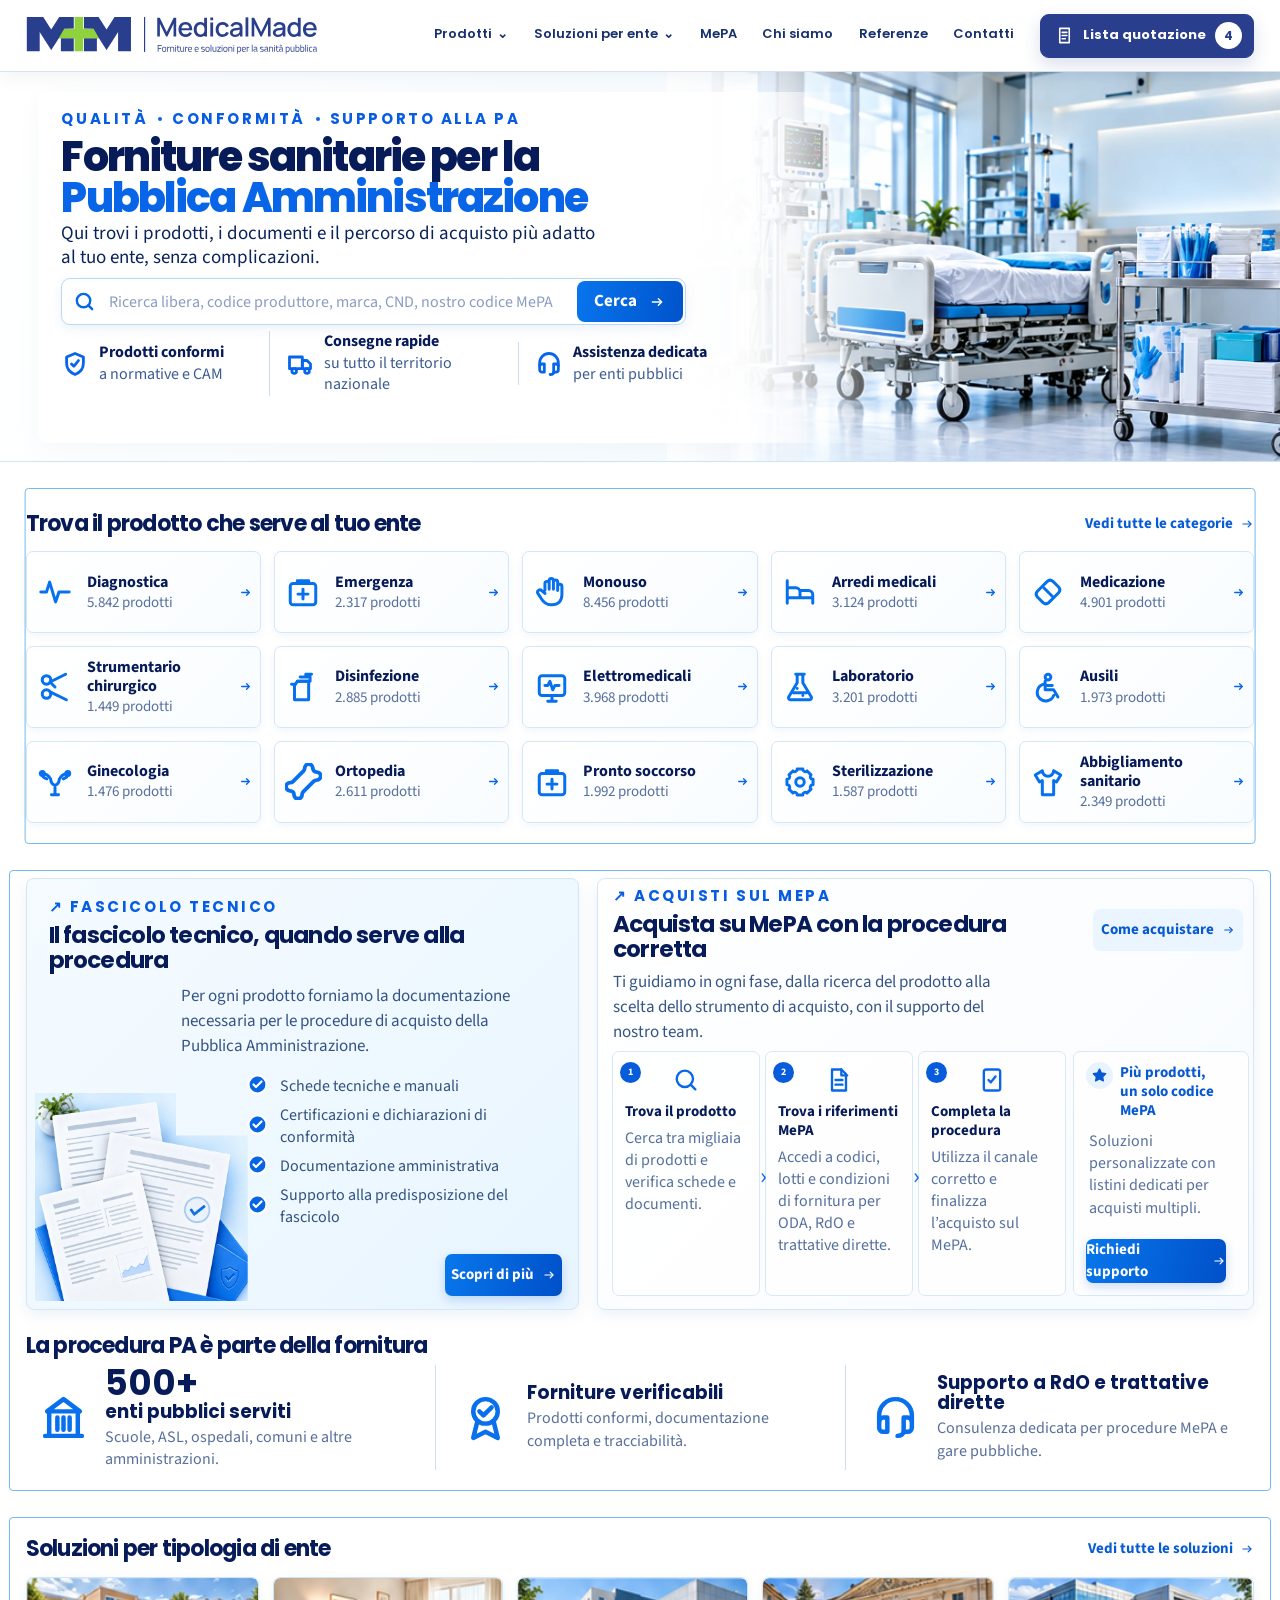
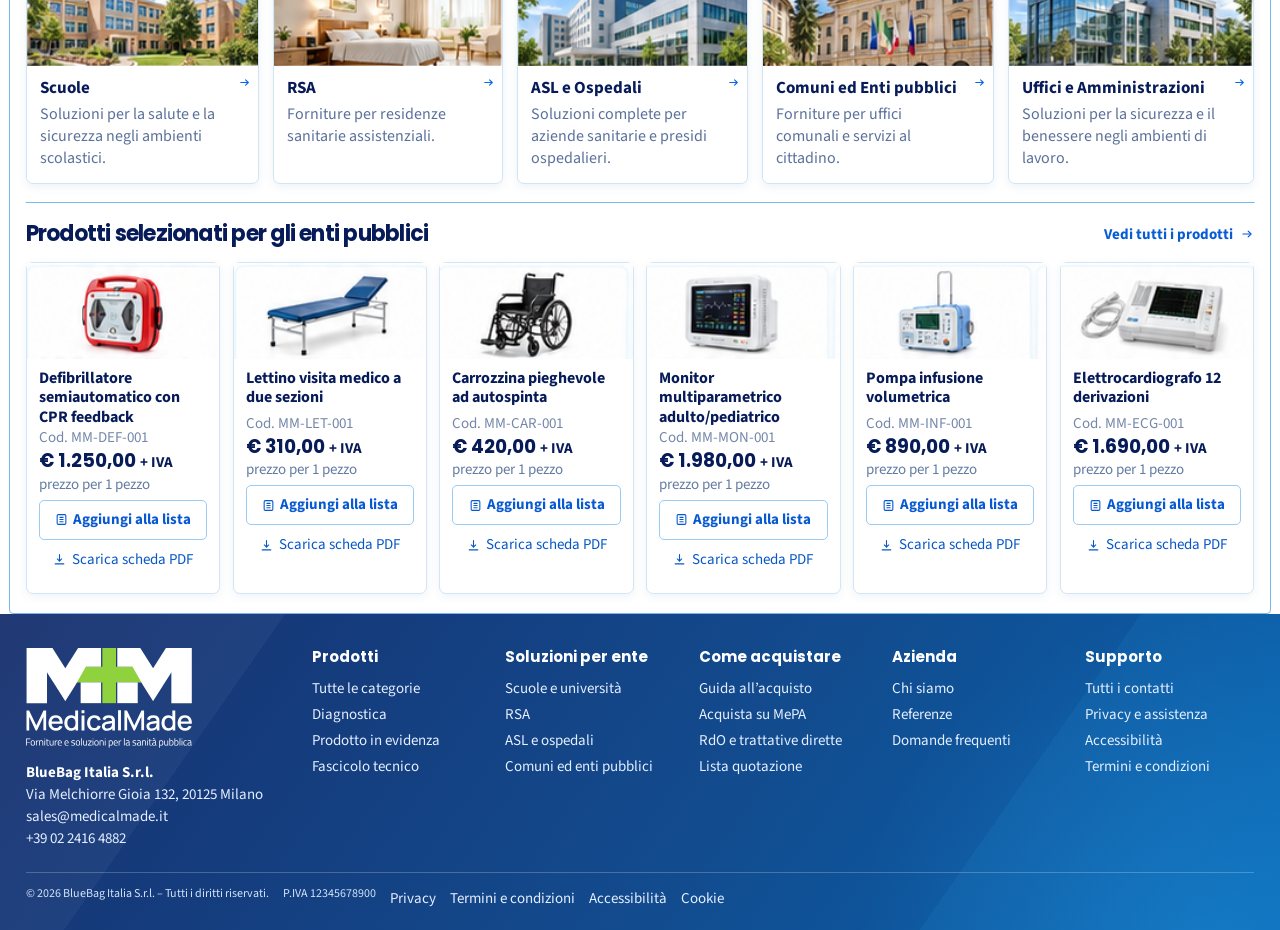
==== commit 6e27cff5: "Design" ====
--- a/index.html
+++ b/index.html
@@ -2,14 +2,17 @@
 <html lang="it">
 <head>
   <meta charset="utf-8">
+  <base href="/">
   <meta name="viewport" content="width=device-width, initial-scale=1">
   <meta name="description" content="Forniture sanitarie e documentazione per gli acquisti della Pubblica Amministrazione.">
   <title>Forniture sanitarie per la PA | MedicalMade</title>
-  <link rel="icon" href="data:image/svg+xml,%3Csvg xmlns='http://www.w3.org/2000/svg' viewBox='0 0 64 64'%3E%3Crect width='64' height='64' rx='12' fill='%230065d9'/%3E%3Cpath fill='white' d='M9 18h10l7 9 6-9h8l6 9 7-9h3v28H46V32l-8 11-7-10-7 10-8-11v14H9z'/%3E%3C/svg%3E">
+  <link rel="icon" href="favicon.ico" sizes="any">
   <link rel="preconnect" href="https://fonts.googleapis.com">
   <link rel="preconnect" href="https://fonts.gstatic.com" crossorigin>
   <link href="https://fonts.googleapis.com/css2?family=Poppins:wght@500;600;700;800&family=Source+Sans+3:wght@400;500;600;700&display=swap" rel="stylesheet">
-  <link rel="stylesheet" href="styles.css">
+  <link rel="stylesheet" href="styles.css?v=20261013-7">
+  <link rel="stylesheet" href="assets/css/site-shell.css?v=20261013-3">
+  <link rel="stylesheet" href="assets/css/readability.css?v=20261013-2">
 </head>
 <body>
   <svg class="svg-library" aria-hidden="true">
@@ -29,6 +32,7 @@
     <symbol id="i-monitor" viewBox="0 0 24 24"><rect x="3" y="4" width="18" height="14" rx="2"></rect><path d="M7 11h2l1.5-3 2 6 1.5-3h3M9 22h6M12 18v4"></path></symbol>
     <symbol id="i-flask" viewBox="0 0 24 24"><path d="M9 3h6M10 3v6l-6 10a1.4 1.4 0 0 0 1.2 2h13.6a1.4 1.4 0 0 0 1.2-2L14 9V3"></path><path d="M7 16h10M10 13h.01M14 18h.01"></path></symbol>
     <symbol id="i-wheelchair" viewBox="0 0 24 24"><circle cx="12" cy="5" r="2"></circle><path d="M10 8v6h6l3 5M10 11h5M9 10a6 6 0 1 0 7 8"></path></symbol>
+    <symbol id="i-uterus" viewBox="0 0 24 24"><path d="M9 10c-1.6-2.7-3.6-4-6-4M15 10c1.6-2.7 3.6-4 6-4M3 6c0 2 1.2 3.3 3.2 3.8M21 6c0 2-1.2 3.3-3.2 3.8M9 10c0 2.2 1.2 3.6 3 4.5 1.8-.9 3-2.3 3-4.5M12 14.5V21M9.5 21h5"></path><circle cx="3" cy="6" r="1.4"></circle><circle cx="21" cy="6" r="1.4"></circle></symbol>
     <symbol id="i-bone" viewBox="0 0 24 24"><path d="M7.1 7.2c-.7 0-1.3-.3-1.8-.8a2.6 2.6 0 1 0-3.7 3.7c.5.5.8 1.1.8 1.8s-.3 1.3-.8 1.8a2.6 2.6 0 1 0 3.7 3.7c.5-.5 1.1-.8 1.8-.8h9.8c.7 0 1.3.3 1.8.8a2.6 2.6 0 1 0 3.7-3.7c-.5-.5-.8-1.1-.8-1.8s.3-1.3.8-1.8a2.6 2.6 0 1 0-3.7-3.7c-.5.5-1.1.8-1.8.8Z" transform="rotate(-45 12 12)"></path></symbol>
     <symbol id="i-gear" viewBox="0 0 24 24"><circle cx="12" cy="12" r="3"></circle><path d="M19.4 15a1.7 1.7 0 0 0 .3 1.9l.1.1-2.8 2.8-.1-.1a1.7 1.7 0 0 0-1.9-.3 1.7 1.7 0 0 0-1 1.6v.2h-4V21a1.7 1.7 0 0 0-1-1.6 1.7 1.7 0 0 0-1.9.3l-.1.1L4.2 17l.1-.1a1.7 1.7 0 0 0 .3-1.9A1.7 1.7 0 0 0 3 14H2.8v-4H3a1.7 1.7 0 0 0 1.6-1 1.7 1.7 0 0 0-.3-1.9L4.2 7 7 4.2l.1.1A1.7 1.7 0 0 0 9 4.6 1.7 1.7 0 0 0 10 3v-.2h4V3a1.7 1.7 0 0 0 1 1.6 1.7 1.7 0 0 0 1.9-.3l.1-.1L19.8 7l-.1.1a1.7 1.7 0 0 0-.3 1.9 1.7 1.7 0 0 0 1.6 1h.2v4H21a1.7 1.7 0 0 0-1.6 1Z"></path></symbol>
     <symbol id="i-shirt" viewBox="0 0 24 24"><path d="m8 4-5 3 3 5 2-1v10h8V11l2 1 3-5-5-3a4 4 0 0 1-8 0Z"></path></symbol>
@@ -39,32 +43,39 @@
     <symbol id="i-cart" viewBox="0 0 24 24"><path d="M3 4h2l2 11h10l3-8H6"></path><circle cx="9" cy="19" r="1.5"></circle><circle cx="17" cy="19" r="1.5"></circle></symbol>
     <symbol id="i-download" viewBox="0 0 24 24"><path d="M12 3v12M8 11l4 4 4-4M4 20h16"></path></symbol>
     <symbol id="i-list" viewBox="0 0 24 24"><rect x="4" y="3" width="16" height="18" rx="2"></rect><path d="M9 8h6M9 12h6M9 16h6"></path></symbol>
+    <symbol id="i-file-check" viewBox="0 0 24 24"><rect x="5" y="3" width="14" height="18" rx="2"></rect><path d="m9 12 2 2 4-5"></path></symbol>
     <symbol id="i-star" viewBox="0 0 24 24"><path d="m12 3 2.7 5.5 6 .9-4.3 4.2 1 6-5.4-2.9-5.4 2.9 1-6-4.3-4.2 6-.9z"></path></symbol>
   </svg>
 
   <div class="site-frame">
-    <header class="site-header">
-      <div class="header-inner">
-        <a class="brand crop" href="index.html" aria-label="MedicalMade, home">
-          <img src="reference/homepage.png" alt="" aria-hidden="true">
-        </a>
-        <button class="menu-toggle" type="button" aria-expanded="false" aria-controls="primary-nav"><span></span><span></span><span></span><b class="sr-only">Apri il menu</b></button>
-        <nav class="primary-nav" id="primary-nav" aria-label="Navigazione principale">
-          <a href="catalogo.html">Prodotti <svg><use href="#i-down"></use></svg></a>
-          <a href="soluzioni.html">Soluzioni per organizzazioni <svg><use href="#i-down"></use></svg></a>
-          <a href="mepa.html">MePA</a>
-          <a href="chi-siamo.html">Chi siamo</a>
-          <a href="referenze.html">Referenze</a>
-          <a href="contatti.html">Contatti</a>
-        </nav>
-        <a class="quote-link" href="lista-quotazione.html"><svg><use href="#i-list"></use></svg><span>Lista quotazione</span><b data-quote-count>12</b><svg><use href="#i-arrow"></use></svg></a>
-      </div>
-    </header>
+    <header class="site-header inner-header">
+  <div class="header-inner inner-header__row">
+    <a class="brand inner-brand" href="index.html" aria-label="MedicalMade, home">
+      <img src="assets/brand/logo-orizzontale.svg" width="703" height="91" alt="MedicalMade — Forniture e soluzioni per la sanità pubblica">
+    </a>
+    <button class="menu-toggle inner-menu" type="button" data-menu-toggle aria-expanded="false" aria-controls="site-navigation">
+      <span></span><span></span><span></span><b class="sr-only">Apri il menu</b>
+    </button>
+    <nav class="primary-nav inner-nav" id="site-navigation" data-primary-nav aria-label="Navigazione principale">
+      <a href="catalogo.html">Prodotti <span class="nav-caret">⌄</span></a>
+      <a href="soluzioni.html">Soluzioni per ente <span class="nav-caret">⌄</span></a>
+      <a href="mepa.html">MePA</a>
+      <a href="chi-siamo.html">Chi siamo</a>
+      <a href="referenze.html">Referenze</a>
+      <a href="contatti.html">Contatti</a>
+    </nav>
+    <a class="quote-link inner-quote" href="lista-quotazione.html" aria-label="Lista quotazione, 4 prodotti">
+      <svg viewBox="0 0 24 24" aria-hidden="true"><path d="M6 3h12v18H6zM9 8h6M9 12h6M9 16h4"/></svg>
+      <span>Lista quotazione</span><b data-quote-count>4</b>
+    </a>
+  </div>
+</header>
+
 
     <main id="top">
       <section class="hero" aria-labelledby="hero-title">
-        <div class="hero-photo crop" role="img" aria-label="Reparto ospedaliero moderno del Servizio Sanitario Nazionale">
-          <img src="reference/homepage.png" alt="" aria-hidden="true">
+        <div class="hero-photo">
+          <img src="assets/img/generated/home-hero-clean.webp" width="1600" height="857" alt="Reparto ospedaliero moderno con letto e forniture sanitarie" loading="eager" decoding="async" fetchpriority="high">
         </div>
         <div class="hero-panel">
           <p class="eyebrow">Qualità <i></i> Conformità <i></i> Supporto alla PA</p>
@@ -100,7 +111,7 @@
           <a class="category-card" href="categoria.html"><span class="category-icon"><svg><use href="#i-monitor"></use></svg></span><span><strong>Elettromedicali</strong><small>3.968 prodotti</small></span><svg class="card-arrow"><use href="#i-arrow"></use></svg></a>
           <a class="category-card" href="categoria.html"><span class="category-icon"><svg><use href="#i-flask"></use></svg></span><span><strong>Laboratorio</strong><small>3.201 prodotti</small></span><svg class="card-arrow"><use href="#i-arrow"></use></svg></a>
           <a class="category-card" href="categoria.html"><span class="category-icon"><svg><use href="#i-wheelchair"></use></svg></span><span><strong>Ausili</strong><small>1.973 prodotti</small></span><svg class="card-arrow"><use href="#i-arrow"></use></svg></a>
-          <a class="category-card" href="categoria.html"><span class="category-icon category-icon--uterus">♀</span><span><strong>Ginecologia</strong><small>1.476 prodotti</small></span><svg class="card-arrow"><use href="#i-arrow"></use></svg></a>
+          <a class="category-card" href="categoria.html"><span class="category-icon category-icon--uterus"><svg><use href="#i-uterus"></use></svg></span><span><strong>Ginecologia</strong><small>1.476 prodotti</small></span><svg class="card-arrow"><use href="#i-arrow"></use></svg></a>
           <a class="category-card" href="categoria.html"><span class="category-icon category-icon--bone"><svg><use href="#i-bone"></use></svg></span><span><strong>Ortopedia</strong><small>2.611 prodotti</small></span><svg class="card-arrow"><use href="#i-arrow"></use></svg></a>
           <a class="category-card" href="categoria.html"><span class="category-icon"><svg><use href="#i-kit"></use></svg></span><span><strong>Pronto soccorso</strong><small>1.992 prodotti</small></span><svg class="card-arrow"><use href="#i-arrow"></use></svg></a>
           <a class="category-card" href="categoria.html"><span class="category-icon"><svg><use href="#i-gear"></use></svg></span><span><strong>Sterilizzazione</strong><small>1.587 prodotti</small></span><svg class="card-arrow"><use href="#i-arrow"></use></svg></a>
@@ -108,10 +119,11 @@
         </div>
       </section>
 
+      <div class="procedure-group">
       <section class="services-grid shell" aria-label="Documentazione e acquisti sul MePA">
         <article class="document-card" id="documentazione">
-          <div class="document-art crop" role="img" aria-label="Fascicolo con scheda tecnica, dichiarazione di conformità e marcatura CE">
-            <img src="reference/homepage.png" alt="" aria-hidden="true">
+          <div class="document-art">
+            <img src="assets/img/generated/home-fascicolo-clean.webp" width="1268" height="1240" alt="Fascicolo tecnico con documenti ordinati e verificati" loading="lazy" decoding="async">
           </div>
           <div class="document-copy">
             <p class="micro-heading">↗ Fascicolo tecnico</p>
@@ -138,7 +150,7 @@
             <div class="mepa-steps">
               <div class="mepa-step"><b>1</b><svg><use href="#i-search"></use></svg><strong>Trova il prodotto</strong><p>Cerca tra migliaia di prodotti e verifica schede e documenti.</p></div>
               <div class="mepa-step"><b>2</b><svg><use href="#i-file"></use></svg><strong>Trova i riferimenti MePA</strong><p>Accedi a codici, lotti e condizioni di fornitura per ODA, RdO e trattative dirette.</p></div>
-              <div class="mepa-step"><b>3</b><svg><use href="#i-list"></use></svg><strong>Completa la procedura</strong><p>Utilizza il canale corretto e finalizza l’acquisto sul MePA.</p></div>
+              <div class="mepa-step"><b>3</b><svg><use href="#i-file-check"></use></svg><strong>Completa la procedura</strong><p>Utilizza il canale corretto e finalizza l’acquisto sul MePA.</p></div>
             </div>
             <aside class="multi-code">
               <div class="multi-code-title"><svg><use href="#i-star"></use></svg><strong>Più prodotti,<br>un solo codice MePA</strong></div>
@@ -157,18 +169,20 @@
           <div class="proof-item"><svg><use href="#i-headset"></use></svg><div><strong>Supporto a RdO e trattative dirette</strong><p>Consulenza dedicata per procedure MePA e gare pubbliche.</p></div></div>
         </div>
       </section>
-
+      </div>
+
+      <div class="showcase-group">
       <section class="entities-section shell" id="soluzioni" aria-labelledby="entities-title">
         <div class="section-heading inline-heading">
           <h2 id="entities-title">Soluzioni per tipologia di ente</h2>
           <a href="soluzioni.html">Vedi tutte le soluzioni <svg><use href="#i-arrow"></use></svg></a>
         </div>
         <div class="entity-grid">
-          <a class="entity-card" href="soluzioni.html"><span class="entity-photo crop entity-photo--school" role="img" aria-label="Edificio scolastico"><img src="reference/homepage.png" alt="" aria-hidden="true"></span><span class="entity-copy"><strong>Scuole</strong><small>Soluzioni per la salute e la sicurezza negli ambienti scolastici.</small><svg><use href="#i-arrow"></use></svg></span></a>
-          <a class="entity-card" href="soluzioni.html"><span class="entity-photo crop entity-photo--rsa" role="img" aria-label="Camera di una residenza sanitaria"><img src="reference/homepage.png" alt="" aria-hidden="true"></span><span class="entity-copy"><strong>RSA</strong><small>Forniture per residenze sanitarie assistenziali.</small><svg><use href="#i-arrow"></use></svg></span></a>
-          <a class="entity-card" href="soluzioni.html"><span class="entity-photo crop entity-photo--hospital" role="img" aria-label="Struttura ospedaliera moderna"><img src="reference/homepage.png" alt="" aria-hidden="true"></span><span class="entity-copy"><strong>ASL e Ospedali</strong><small>Soluzioni complete per aziende sanitarie e presidi ospedalieri.</small><svg><use href="#i-arrow"></use></svg></span></a>
-          <a class="entity-card" href="soluzioni.html"><span class="entity-photo crop entity-photo--city" role="img" aria-label="Municipio italiano"><img src="reference/homepage.png" alt="" aria-hidden="true"></span><span class="entity-copy"><strong>Comuni ed Enti pubblici</strong><small>Forniture per uffici comunali e servizi al cittadino.</small><svg><use href="#i-arrow"></use></svg></span></a>
-          <a class="entity-card" href="soluzioni.html"><span class="entity-photo crop entity-photo--office" role="img" aria-label="Sede di uffici pubblici"><img src="reference/homepage.png" alt="" aria-hidden="true"></span><span class="entity-copy"><strong>Uffici e Amministrazioni</strong><small>Soluzioni per la sicurezza e il benessere negli ambienti di lavoro.</small><svg><use href="#i-arrow"></use></svg></span></a>
+          <a class="entity-card" href="soluzioni.html"><span class="entity-photo entity-photo--school"><img src="assets/img/home/ente-scuole.webp" width="193" height="74" alt="Edificio scolastico" loading="lazy" decoding="async"></span><span class="entity-copy"><strong>Scuole</strong><small>Soluzioni per la salute e la sicurezza negli ambienti scolastici.</small><svg><use href="#i-arrow"></use></svg></span></a>
+          <a class="entity-card" href="soluzioni.html"><span class="entity-photo entity-photo--rsa"><img src="assets/img/home/ente-rsa.webp" width="190" height="74" alt="Camera di una residenza sanitaria" loading="lazy" decoding="async"></span><span class="entity-copy"><strong>RSA</strong><small>Forniture per residenze sanitarie assistenziali.</small><svg><use href="#i-arrow"></use></svg></span></a>
+          <a class="entity-card" href="soluzioni.html"><span class="entity-photo entity-photo--hospital"><img src="assets/img/home/ente-asl-ospedali.webp" width="191" height="74" alt="Struttura ospedaliera moderna" loading="lazy" decoding="async"></span><span class="entity-copy"><strong>ASL e Ospedali</strong><small>Soluzioni complete per aziende sanitarie e presidi ospedalieri.</small><svg><use href="#i-arrow"></use></svg></span></a>
+          <a class="entity-card" href="soluzioni.html"><span class="entity-photo entity-photo--city"><img src="assets/img/home/ente-comuni.webp" width="192" height="74" alt="Municipio italiano" loading="lazy" decoding="async"></span><span class="entity-copy"><strong>Comuni ed Enti pubblici</strong><small>Forniture per uffici comunali e servizi al cittadino.</small><svg><use href="#i-arrow"></use></svg></span></a>
+          <a class="entity-card" href="soluzioni.html"><span class="entity-photo entity-photo--office"><img src="assets/img/home/ente-uffici.webp" width="204" height="74" alt="Sede di uffici pubblici" loading="lazy" decoding="async"></span><span class="entity-copy"><strong>Uffici e Amministrazioni</strong><small>Soluzioni per la sicurezza e il benessere negli ambienti di lavoro.</small><svg><use href="#i-arrow"></use></svg></span></a>
         </div>
       </section>
 
@@ -178,30 +192,70 @@
           <a href="catalogo.html">Vedi tutti i prodotti <svg><use href="#i-arrow"></use></svg></a>
         </div>
         <div class="product-grid">
-          <article class="product-card"><a class="product-photo crop product-photo--aed" href="prodotto.html" aria-label="Defibrillatore semiautomatico con CPR feedback"><img src="reference/homepage.png" alt="" aria-hidden="true"></a><div class="product-copy"><h3>Defibrillatore semiautomatico con CPR feedback</h3><p>Cod. MM-DEF-001</p><strong>€ 1.250,00 <small>+ IVA</small></strong><span>prezzo per 1 pezzo</span><button class="add-quote" type="button"><svg><use href="#i-list"></use></svg>Aggiungi alla lista</button><a class="download-link" href="prodotto.html"><svg><use href="#i-download"></use></svg>Scarica scheda PDF</a></div></article>
-          <article class="product-card"><a class="product-photo crop product-photo--bed" href="prodotto.html" aria-label="Lettino visita medico a due sezioni"><img src="reference/homepage.png" alt="" aria-hidden="true"></a><div class="product-copy"><h3>Lettino visita medico a due sezioni</h3><p>Cod. MM-LET-001</p><strong>€ 310,00 <small>+ IVA</small></strong><span>prezzo per 1 pezzo</span><button class="add-quote" type="button"><svg><use href="#i-list"></use></svg>Aggiungi alla lista</button><a class="download-link" href="prodotto.html"><svg><use href="#i-download"></use></svg>Scarica scheda PDF</a></div></article>
-          <article class="product-card"><a class="product-photo crop product-photo--chair" href="prodotto.html" aria-label="Carrozzina pieghevole ad autospinta"><img src="reference/homepage.png" alt="" aria-hidden="true"></a><div class="product-copy"><h3>Carrozzina pieghevole ad autospinta</h3><p>Cod. MM-CAR-001</p><strong>€ 420,00 <small>+ IVA</small></strong><span>prezzo per 1 pezzo</span><button class="add-quote" type="button"><svg><use href="#i-list"></use></svg>Aggiungi alla lista</button><a class="download-link" href="prodotto.html"><svg><use href="#i-download"></use></svg>Scarica scheda PDF</a></div></article>
-          <article class="product-card"><a class="product-photo crop product-photo--monitor" href="prodotto.html" aria-label="Monitor multiparametrico adulto e pediatrico"><img src="reference/homepage.png" alt="" aria-hidden="true"></a><div class="product-copy"><h3>Monitor multiparametrico adulto/pediatrico</h3><p>Cod. MM-MON-001</p><strong>€ 1.980,00 <small>+ IVA</small></strong><span>prezzo per 1 pezzo</span><button class="add-quote" type="button"><svg><use href="#i-list"></use></svg>Aggiungi alla lista</button><a class="download-link" href="prodotto.html"><svg><use href="#i-download"></use></svg>Scarica scheda PDF</a></div></article>
-          <article class="product-card"><a class="product-photo crop product-photo--pump" href="prodotto.html" aria-label="Pompa per infusione volumetrica"><img src="reference/homepage.png" alt="" aria-hidden="true"></a><div class="product-copy"><h3>Pompa infusione volumetrica</h3><p>Cod. MM-INF-001</p><strong>€ 890,00 <small>+ IVA</small></strong><span>prezzo per 1 pezzo</span><button class="add-quote" type="button"><svg><use href="#i-list"></use></svg>Aggiungi alla lista</button><a class="download-link" href="prodotto.html"><svg><use href="#i-download"></use></svg>Scarica scheda PDF</a></div></article>
-          <article class="product-card"><a class="product-photo crop product-photo--ecg" href="prodotto.html" aria-label="Elettrocardiografo a dodici derivazioni"><img src="reference/homepage.png" alt="" aria-hidden="true"></a><div class="product-copy"><h3>Elettrocardiografo 12 derivazioni</h3><p>Cod. MM-ECG-001</p><strong>€ 1.690,00 <small>+ IVA</small></strong><span>prezzo per 1 pezzo</span><button class="add-quote" type="button"><svg><use href="#i-list"></use></svg>Aggiungi alla lista</button><a class="download-link" href="prodotto.html"><svg><use href="#i-download"></use></svg>Scarica scheda PDF</a></div></article>
-        </div>
-      </section>
+          <article class="product-card"><a class="product-photo product-photo--aed" href="prodotto.html" aria-label="Defibrillatore semiautomatico con CPR feedback"><img src="assets/img/home/prodotto-defibrillatore.webp" width="164" height="82" alt="Defibrillatore semiautomatico con CPR feedback" loading="lazy" decoding="async"></a><div class="product-copy"><h3>Defibrillatore semiautomatico con CPR feedback</h3><p>Cod. MM-DEF-001</p><strong>€ 1.250,00 <small>+ IVA</small></strong><span>prezzo per 1 pezzo</span><button class="add-quote" type="button"><svg><use href="#i-list"></use></svg>Aggiungi alla lista</button><a class="download-link" href="prodotto.html"><svg><use href="#i-download"></use></svg>Scarica scheda PDF</a></div></article>
+          <article class="product-card"><a class="product-photo product-photo--bed" href="prodotto.html" aria-label="Lettino visita medico a due sezioni"><img src="assets/img/home/prodotto-lettino.webp" width="164" height="82" alt="Lettino visita medico a due sezioni" loading="lazy" decoding="async"></a><div class="product-copy"><h3>Lettino visita medico a due sezioni</h3><p>Cod. MM-LET-001</p><strong>€ 310,00 <small>+ IVA</small></strong><span>prezzo per 1 pezzo</span><button class="add-quote" type="button"><svg><use href="#i-list"></use></svg>Aggiungi alla lista</button><a class="download-link" href="prodotto.html"><svg><use href="#i-download"></use></svg>Scarica scheda PDF</a></div></article>
+          <article class="product-card"><a class="product-photo product-photo--chair" href="prodotto.html" aria-label="Carrozzina pieghevole ad autospinta"><img src="assets/img/home/prodotto-carrozzina.webp" width="164" height="82" alt="Carrozzina pieghevole ad autospinta" loading="lazy" decoding="async"></a><div class="product-copy"><h3>Carrozzina pieghevole ad autospinta</h3><p>Cod. MM-CAR-001</p><strong>€ 420,00 <small>+ IVA</small></strong><span>prezzo per 1 pezzo</span><button class="add-quote" type="button"><svg><use href="#i-list"></use></svg>Aggiungi alla lista</button><a class="download-link" href="prodotto.html"><svg><use href="#i-download"></use></svg>Scarica scheda PDF</a></div></article>
+          <article class="product-card"><a class="product-photo product-photo--monitor" href="prodotto.html" aria-label="Monitor multiparametrico adulto e pediatrico"><img src="assets/img/home/prodotto-monitor.webp" width="164" height="82" alt="Monitor multiparametrico adulto e pediatrico" loading="lazy" decoding="async"></a><div class="product-copy"><h3>Monitor multiparametrico adulto/pediatrico</h3><p>Cod. MM-MON-001</p><strong>€ 1.980,00 <small>+ IVA</small></strong><span>prezzo per 1 pezzo</span><button class="add-quote" type="button"><svg><use href="#i-list"></use></svg>Aggiungi alla lista</button><a class="download-link" href="prodotto.html"><svg><use href="#i-download"></use></svg>Scarica scheda PDF</a></div></article>
+          <article class="product-card"><a class="product-photo product-photo--pump" href="prodotto.html" aria-label="Pompa per infusione volumetrica"><img src="assets/img/home/prodotto-pompa-infusione.webp" width="164" height="82" alt="Pompa per infusione volumetrica" loading="lazy" decoding="async"></a><div class="product-copy"><h3>Pompa infusione volumetrica</h3><p>Cod. MM-INF-001</p><strong>€ 890,00 <small>+ IVA</small></strong><span>prezzo per 1 pezzo</span><button class="add-quote" type="button"><svg><use href="#i-list"></use></svg>Aggiungi alla lista</button><a class="download-link" href="prodotto.html"><svg><use href="#i-download"></use></svg>Scarica scheda PDF</a></div></article>
+          <article class="product-card"><a class="product-photo product-photo--ecg" href="prodotto.html" aria-label="Elettrocardiografo a dodici derivazioni"><img src="assets/img/home/prodotto-elettrocardiografo.webp" width="164" height="82" alt="Elettrocardiografo a dodici derivazioni" loading="lazy" decoding="async"></a><div class="product-copy"><h3>Elettrocardiografo 12 derivazioni</h3><p>Cod. MM-ECG-001</p><strong>€ 1.690,00 <small>+ IVA</small></strong><span>prezzo per 1 pezzo</span><button class="add-quote" type="button"><svg><use href="#i-list"></use></svg>Aggiungi alla lista</button><a class="download-link" href="prodotto.html"><svg><use href="#i-download"></use></svg>Scarica scheda PDF</a></div></article>
+        </div>
+      </section>
+      </div>
     </main>
 
-    <footer class="site-footer" id="footer">
-      <div class="footer-inner shell">
-        <div class="footer-company">
-          <a class="footer-brand crop" href="index.html" aria-label="MedicalMade, torna all'inizio"><img src="reference/homepage.png" alt="" aria-hidden="true"></a>
-          <p><strong>BlueBag Italia S.r.l.</strong><br>Via Melchiorre Gioia 132, 20125 Milano<br>sales@medicalmade.it &nbsp;|&nbsp; +39 02 2416 4882<br>P.IVA 12345678901</p>
-        </div>
-        <div class="footer-column"><h2>Prodotti</h2><a href="catalogo.html">Tutte le categorie</a><a href="catalogo.html">Prodotti in evidenza</a><a href="come-acquistare.html">Fascicolo tecnico</a><a href="catalogo.html">Novità</a></div>
-        <div class="footer-column"><h2>Soluzioni per organizzazioni</h2><a href="soluzioni.html">Scuole</a><a href="soluzioni.html">RSA</a><a href="soluzioni.html">ASL e Ospedali</a><a href="soluzioni.html">Comuni ed Enti pubblici</a><a href="soluzioni.html">Uffici e Amministrazioni</a></div>
-        <div class="footer-column"><h2>Come acquistare</h2><a href="come-acquistare.html">Guida all’acquisto</a><a href="mepa.html">Acquista su MePA</a><a href="mepa.html">RdO e trattative dirette</a><a href="mepa.html">Più prodotti, un solo codice</a><a href="faq.html">Domande frequenti</a></div>
-        <div class="footer-column"><h2>Azienda</h2><a href="chi-siamo.html">Chi siamo</a><a href="referenze.html">Referenze</a><a href="chi-siamo.html">Qualità e conformità</a><a href="contatti.html">Lavora con noi</a></div>
-        <div class="footer-column"><h2>Supporto</h2><a href="contatti.html">Tutti i contatti</a><a href="contatti.html#privacy">Privacy e assistenza</a><a href="contatti.html">Accessibilità</a><a href="contatti.html#privacy">Termini e condizioni</a></div>
-      </div>
-      <div class="footer-legal shell">© 2025 BlueBag Italia S.r.l. – Tutti i diritti riservati. <span>|</span> <a href="contatti.html#privacy">Privacy</a> <span>|</span> <a href="contatti.html#privacy">Termini e condizioni</a> <span>|</span> <a href="contatti.html">Accessibilità</a> <span>|</span> <a href="faq.html">Cookie</a></div>
-    </footer>
+    <footer class="site-footer inner-footer" id="footer">
+  <div class="page-shell inner-footer__grid">
+    <div class="company-copy footer-company">
+      <a class="footer-logo footer-brand" href="index.html" aria-label="MedicalMade, home">
+        <img src="assets/brand/logo-verticale-bianco.svg" width="570" height="346" alt="MedicalMade — Forniture e soluzioni per la sanità pubblica">
+      </a>
+      <address><strong>BlueBag Italia S.r.l.</strong><br>Via Melchiorre Gioia 132, 20125 Milano<br><a href="mailto:sales@medicalmade.it">sales@medicalmade.it</a><br><a href="tel:+390224164882">+39 02 2416 4882</a></address>
+    </div>
+    <nav class="footer-column" aria-label="Prodotti">
+      <h2>Prodotti</h2>
+      <a href="catalogo.html">Tutte le categorie</a>
+      <a href="categoria.html">Diagnostica</a>
+      <a href="prodotto.html">Prodotto in evidenza</a>
+      <a href="prodotto.html#documenti">Fascicolo tecnico</a>
+    </nav>
+    <nav class="footer-column" aria-label="Soluzioni per ente">
+      <h2>Soluzioni per ente</h2>
+      <a href="soluzioni.html">Scuole e università</a>
+      <a href="soluzioni.html">RSA</a>
+      <a href="soluzioni.html">ASL e ospedali</a>
+      <a href="soluzioni.html">Comuni ed enti pubblici</a>
+    </nav>
+    <nav class="footer-column" aria-label="Come acquistare">
+      <h2>Come acquistare</h2>
+      <a href="come-acquistare.html">Guida all’acquisto</a>
+      <a href="mepa.html">Acquista su MePA</a>
+      <a href="come-acquistare.html#rdo">RdO e trattative dirette</a>
+      <a href="lista-quotazione.html">Lista quotazione</a>
+    </nav>
+    <nav class="footer-column" aria-label="Azienda">
+      <h2>Azienda</h2>
+      <a href="chi-siamo.html">Chi siamo</a>
+      <a href="referenze.html">Referenze</a>
+      <a href="faq.html">Domande frequenti</a>
+    </nav>
+    <nav class="footer-column" aria-label="Supporto">
+      <h2>Supporto</h2>
+      <a href="contatti.html">Tutti i contatti</a>
+      <a href="contatti.html#privacy">Privacy e assistenza</a>
+      <a href="contatti.html">Accessibilità</a>
+      <a href="contatti.html#privacy">Termini e condizioni</a>
+    </nav>
+  </div>
+  <div class="page-shell inner-footer__legal footer-legal">
+    <span>© 2026 BlueBag Italia S.r.l. – Tutti i diritti riservati.</span>
+    <span>P.IVA 12345678900</span>
+    <a href="contatti.html#privacy">Privacy</a>
+    <a href="contatti.html#privacy">Termini e condizioni</a>
+    <a href="contatti.html">Accessibilità</a>
+    <a href="faq.html">Cookie</a>
+  </div>
+</footer>
+
   </div>
 
   <div class="toast" role="status" aria-live="polite"></div>
--- a/styles.css
+++ b/styles.css
@@ -34,28 +34,13 @@
 
 .site-frame {
   width: 100%;
-  max-width: 1440px;
+  max-width: none;
   margin: 0 auto;
   overflow: hidden;
   background: #fff;
-  box-shadow: 0 0 40px rgba(19, 78, 135, .12);
+  box-shadow: none;
 }
 .shell { width: 94%; margin-inline: auto; }
-
-/* Exact artwork crops from the supplied 1086 × 1448 home mockup. */
-.crop { position: relative; display: block; overflow: hidden; isolation: isolate; }
-.crop > img {
-  position: absolute;
-  z-index: -1;
-  display: block;
-  max-width: none;
-  width: var(--crop-image-width);
-  height: auto;
-  left: var(--crop-image-left);
-  top: var(--crop-image-top);
-  pointer-events: none;
-  user-select: none;
-}
 
 .site-header {
   position: relative;
@@ -146,10 +131,8 @@
   top: 0;
   width: 47.9%;
   height: 100%;
-  --crop-image-width: 208.85%;
-  --crop-image-left: -108.85%;
-  --crop-image-top: -16.97%;
-}
+}
+.hero-photo > img { width: 100%; height: 100%; object-fit: cover; object-position: center 64%; }
 .hero-photo::after {
   content: "";
   position: absolute;
@@ -255,8 +238,27 @@
 .hero-assurances strong { color: var(--navy); font-weight: 700; }
 .hero-assurances span { color: #3c5c91; }
 
-.catalogue-section { padding: clamp(11px, 1.2vw, 17px) 0 clamp(9px, 1.1vw, 16px); }
-.section-heading { min-height: 29px; }
+main > section + section { margin-block-start: clamp(20px, 2vw, 28px); }
+main > .procedure-group,
+main > .procedure-group + section { margin-block-start: clamp(20px, 2vw, 28px); }
+main > .procedure-group + .showcase-group { margin-block-start: clamp(20px, 2vw, 28px); }
+
+.catalogue-section {
+  position: relative;
+  padding-block: clamp(18px, 1.7vw, 24px);
+}
+.catalogue-section::before {
+  content: "";
+  position: absolute;
+  inset-block: 0;
+  left: 50%;
+  width: 100%;
+  transform: translateX(-50%);
+  border: 1px solid #78b9eb;
+  border-radius: 4px;
+  pointer-events: none;
+}
+.section-heading { min-height: 29px; margin-bottom: clamp(12px, 1vw, 16px); }
 .inline-heading { display: flex; align-items: center; justify-content: space-between; gap: 20px; }
 .section-heading h2, .proof-section > h2 {
   margin: 0;
@@ -277,7 +279,7 @@
   white-space: nowrap;
 }
 .inline-heading > a svg { width: 14px; height: 14px; }
-.category-grid { display: grid; grid-template-columns: repeat(5, minmax(0, 1fr)); gap: 8px; }
+.category-grid { display: grid; grid-template-columns: repeat(5, minmax(0, 1fr)); gap: clamp(12px, 1vw, 16px); }
 .category-card {
   min-width: 0;
   height: clamp(52px, 5.05vw, 73px);
@@ -303,7 +305,7 @@
 }
 .category-icon svg { width: 34px; height: 34px; stroke-width: 2.1; }
 .category-icon--bone svg { width: 37px; height: 37px; stroke-width: 2.45; }
-.category-icon--uterus { font-family: Georgia, serif; font-size: 40px; line-height: 1; font-weight: 700; transform: rotate(180deg); }
+.category-icon--uterus { font-family: inherit; font-size: inherit; line-height: inherit; font-weight: inherit; transform: none; }
 .category-card strong, .category-card small { display: block; overflow: hidden; text-overflow: ellipsis; }
 .category-card strong { color: var(--navy); font-size: clamp(11px, 1.05vw, 15px); line-height: 1.12; font-weight: 700; }
 .category-card small { margin-top: 2px; color: #58709d; font-size: clamp(9px, .9vw, 13px); line-height: 1; }
@@ -312,9 +314,26 @@
 .services-grid {
   display: grid;
   grid-template-columns: 463fr 550fr;
-  gap: 7px;
+  gap: clamp(16px, 1.4vw, 22px);
   padding-bottom: 11px;
 }
+.procedure-group {
+  position: relative;
+  padding-block: 8px 10px;
+}
+.procedure-group::before {
+  content: "";
+  position: absolute;
+  inset-block: 0;
+  left: 50%;
+  width: calc(100% - 20px);
+  transform: translateX(-50%);
+  border: 1px solid #78b9eb;
+  border-radius: 4px;
+  pointer-events: none;
+}
+.procedure-group .services-grid { padding-bottom: 0; }
+.procedure-group .proof-section { margin-block-start: clamp(18px, 1.6vw, 23px); }
 .document-card, .mepa-card {
   position: relative;
   min-width: 0;
@@ -332,11 +351,9 @@
   bottom: 0;
   width: 38.58%;
   aspect-ratio: 178 / 175;
-  --crop-image-width: 610.112%;
-  --crop-image-left: -22.472%;
-  --crop-image-top: -353.143%;
   clip-path: polygon(0 0, 66.3% 0, 66.3% 20%, 100% 20%, 100% 100%, 0 100%);
 }
+.document-art > img { width: 100%; height: 100%; object-fit: contain; }
 .document-copy { position: relative; z-index: 2; height: 100%; padding: 9px 15px 12px 16px; }
 .document-copy h2, .mepa-heading h2 {
   width: 103.95%;
@@ -384,8 +401,15 @@
   color: #0759d1;
   background: #eaf5ff;
   font-size: 11px;
-}
-.mepa-flow { display: grid; grid-template-columns: minmax(0, 1fr) 147px; gap: 6px; }
+  white-space: nowrap;
+}
+.mepa-flow {
+  display: grid;
+  /* Match the supplied mockup: the multi-product panel occupies 147px of
+     the 531px flow at the reference width, and grows with the card. */
+  grid-template-columns: minmax(0, 1fr) 27.68%;
+  gap: clamp(6px, .56vw, 8px);
+}
 .mepa-steps { min-width: 0; display: grid; grid-template-columns: repeat(3, 1fr); gap: 5px; }
 .mepa-step {
   position: relative;
@@ -403,9 +427,27 @@
 .mepa-step p { margin: 5px 0 0; color: #56709d; font-size: clamp(9px, .82vw, 12px); line-height: 1.13; }
 .multi-code { position: relative; min-width: 0; padding: 6px 8px 8px 5px; border: 1px solid #d9e8f6; border-radius: 7px; background: rgba(255,255,255,.82); }
 .multi-code-title { display: flex; align-items: flex-start; gap: 7px; color: #0759d1; font-size: clamp(10px, .93vw, 13px); line-height: 1.08; }
-.multi-code-title svg { flex: 0 0 auto; width: 27px; height: 27px; padding: 5px; background: #e7f4ff; border-radius: 50%; transform: translateY(-2px); }
+.multi-code-title svg {
+  flex: 0 0 auto;
+  width: 27px;
+  height: 27px;
+  padding: 5px;
+  color: #0759d1;
+  background: #e7f4ff;
+  border-radius: 50%;
+  fill: #0759d1;
+  stroke: #0759d1;
+  transform: translateY(-2px);
+}
 .multi-code p { margin: 10px 3px; color: #58719d; font-size: clamp(9px, .84vw, 12px); line-height: 1.15; }
-.multi-code .primary-button { position: absolute; left: 10px; bottom: 8px; width: 118px; height: 29px; font-size: 10px; }
+.multi-code .primary-button {
+  position: absolute;
+  left: 6.8%;
+  bottom: 8px;
+  width: 80.3%;
+  height: 29px;
+  font-size: 10px;
+}
 
 .proof-section { padding: 3px 0 11px; }
 .proof-grid { display: grid; grid-template-columns: repeat(3, 1fr); margin-top: 7px; }
@@ -418,19 +460,15 @@
 .proof-item p { margin: 4px 0 0; color: #58709a; font-size: clamp(9px, .92vw, 13px); line-height: 1.12; }
 
 .entities-section { padding: 0 0 6px; }
-.entity-grid { display: grid; grid-template-columns: 193fr 190fr 191fr 192fr 204fr; gap: 10px; margin-top: 4px; }
+.entity-grid { display: grid; grid-template-columns: 193fr 190fr 191fr 192fr 204fr; gap: clamp(12px, 1.1vw, 16px); margin-top: 4px; }
 .entity-card { min-width: 0; overflow: hidden; border: 1px solid #d2e5f5; border-radius: 7px; background: #fff; box-shadow: 0 3px 10px rgba(23,86,144,.08); transition: transform .18s ease, box-shadow .18s ease; }
 .entity-card:hover, .entity-card:focus-visible { transform: translateY(-2px); box-shadow: 0 8px 18px rgba(23,86,144,.14); outline: 0; }
-.entity-photo { width: 100%; aspect-ratio: 193 / 74; border-radius: 6px 6px 0 0; }
+.entity-photo { width: 100%; aspect-ratio: 193 / 74; display: block; overflow: hidden; border-radius: 6px 6px 0 0; }
+.entity-photo > img { width: 100%; height: 100%; object-fit: cover; }
 .entity-photo--rsa { aspect-ratio: 190 / 74; }
 .entity-photo--hospital { aspect-ratio: 191 / 74; }
 .entity-photo--city { aspect-ratio: 192 / 74; }
 .entity-photo--office { aspect-ratio: 204 / 74; }
-.entity-photo--school { --crop-image-width: 562.69%; --crop-image-left: -17.62%; --crop-image-top: -1277.03%; }
-.entity-photo--rsa { --crop-image-width: 571.58%; --crop-image-left: -125.79%; --crop-image-top: -1277.03%; }
-.entity-photo--hospital { --crop-image-width: 568.59%; --crop-image-left: -230.37%; --crop-image-top: -1277.03%; }
-.entity-photo--city { --crop-image-width: 565.63%; --crop-image-left: -335.42%; --crop-image-top: -1277.03%; }
-.entity-photo--office { --crop-image-width: 532.35%; --crop-image-left: -415.69%; --crop-image-top: -1277.03%; }
 .entity-copy { position: relative; display: block; min-height: 54px; padding: 6px 23px 7px 10px; }
 .entity-copy strong, .entity-copy small { display: block; }
 .entity-copy strong { color: var(--navy); font-size: clamp(11px, 1.05vw, 15px); line-height: 1.1; font-weight: 700; }
@@ -438,15 +476,40 @@
 .entity-copy svg { position: absolute; right: 7px; top: 10px; width: 13px; height: 13px; color: #0767e8; }
 
 .products-section { padding-bottom: 10px; }
-.product-grid { display: grid; grid-template-columns: repeat(6, minmax(0, 1fr)); gap: 7px; margin-top: 2px; }
+.showcase-group {
+  position: relative;
+  padding-block: 18px 10px;
+}
+.showcase-group::before {
+  content: "";
+  position: absolute;
+  inset-block: 0;
+  left: 50%;
+  width: calc(100% - 20px);
+  transform: translateX(-50%);
+  border: 1px solid #78b9eb;
+  border-radius: 4px;
+  pointer-events: none;
+}
+.showcase-group .entities-section { padding-bottom: 18px; }
+.showcase-group .products-section {
+  position: relative;
+  padding-top: 18px;
+}
+.showcase-group .products-section::before {
+  content: "";
+  position: absolute;
+  top: 0;
+  left: 50%;
+  width: 100%;
+  transform: translateX(-50%);
+  border-top: 1px solid #78b9eb;
+  pointer-events: none;
+}
+.product-grid { display: grid; grid-template-columns: repeat(6, minmax(0, 1fr)); gap: clamp(10px, 1vw, 14px); margin-top: 2px; }
 .product-card { min-width: 0; height: clamp(205px, 18.88vw, 272px); overflow: hidden; border: 1px solid #d4e6f5; border-radius: 7px; background: #fff; box-shadow: 0 3px 10px rgba(23,86,144,.07); }
-.product-photo { width: 100%; aspect-ratio: 164 / 82; }
-.product-photo--aed { --crop-image-width: 662.2%; --crop-image-left: -21.34%; --crop-image-top: -1350%; }
-.product-photo--bed { --crop-image-width: 662.2%; --crop-image-left: -126.22%; --crop-image-top: -1350%; }
-.product-photo--chair { --crop-image-width: 662.2%; --crop-image-left: -231.1%; --crop-image-top: -1350%; }
-.product-photo--monitor { --crop-image-width: 662.2%; --crop-image-left: -335.98%; --crop-image-top: -1350%; }
-.product-photo--pump { --crop-image-width: 662.2%; --crop-image-left: -440.85%; --crop-image-top: -1350%; }
-.product-photo--ecg { --crop-image-width: 662.2%; --crop-image-left: -540.24%; --crop-image-top: -1350%; }
+.product-photo { width: 100%; aspect-ratio: 164 / 82; display: block; overflow: hidden; }
+.product-photo > img { width: 100%; height: 100%; object-fit: contain; }
 .product-copy { padding: 4px 9px 8px; }
 .product-copy h3 { min-height: 29px; margin: 0; color: var(--navy); font-size: clamp(10px, .97vw, 14px); line-height: 1.02; font-weight: 700; }
 .product-copy > p { margin: 2px 0 0; color: #7588aa; font-size: clamp(8px, .77vw, 11px); line-height: 1; }
@@ -535,6 +598,13 @@
   .footer-column:nth-last-child(-n+2) { margin-bottom: 10px; }
 }
 
+@media (min-width: 761px) and (max-width: 800px) {
+  .header-inner { grid-template-columns: 200px minmax(0, 1fr) auto; gap: 8px; }
+  .primary-nav { gap: 13px; }
+  .quote-link { padding-inline: 7px; gap: 5px; }
+  .quote-link svg:last-child { display: none; }
+}
+
 @media (max-width: 760px) {
   .site-frame { box-shadow: none; }
   .shell { width: calc(100% - 28px); }
@@ -553,7 +623,7 @@
   .quote-link > svg:first-child { display: none; }
 
   .hero { height: auto; padding: 0 0 18px; background: #eef8ff; }
-  .hero-photo { position: relative; width: 100%; height: auto; aspect-ratio: 520 / 220; --crop-image-top: -16.97%; }
+  .hero-photo { position: relative; width: 100%; height: auto; aspect-ratio: 520 / 220; }
   .hero-photo::after { background: linear-gradient(0deg, #eef8ff 0%, transparent 40%); }
   .hero-panel { position: relative; left: auto; top: auto; width: calc(100% - 28px); height: auto; margin: -28px auto 0; padding: 20px 17px 15px; border: 1px solid #d4e7f7; border-radius: 10px; background: rgba(255,255,255,.97); box-shadow: 0 8px 25px rgba(12,73,127,.1); }
   .hero-panel::after { display: none; }
@@ -569,26 +639,26 @@
   .hero-assurances > div:first-child { border-top: 0; }
   .hero-assurances p { font-size: 14px; }
 
-  .catalogue-section { padding-top: 18px; }
+  .catalogue-section { padding-block: 18px; }
   .inline-heading { align-items: flex-end; }
   .section-heading h2, .proof-section > h2 { font-size: 22px; }
   .inline-heading > a { font-size: 12px; }
-  .category-grid { grid-template-columns: repeat(2, minmax(0, 1fr)); gap: 8px; }
+  .category-grid { grid-template-columns: repeat(2, minmax(0, 1fr)); gap: 12px; }
   .category-card { height: 68px; grid-template-columns: 42px minmax(0,1fr) 12px; }
   .category-card strong { font-size: 14px; overflow-wrap: anywhere; }
   .category-card small { font-size: 12px; }
 
-  .services-grid { gap: 12px; }
-  .document-card, .mepa-card { min-height: 0; }
-  .document-card { padding-bottom: 170px; }
-  .document-art { width: 210px; max-width: 55%; }
-  .document-copy { padding: 20px 17px; }
+  .services-grid { gap: 18px; }
+  .document-card, .mepa-card { height: auto; min-height: 0; }
+  .document-card { padding-bottom: 210px; }
+  .document-art { left: 50%; width: 210px; max-width: none; transform: translateX(-50%); }
+  .document-copy { height: auto; padding: 20px 17px; }
   .document-copy h2, .mepa-heading h2 { width: auto; margin: 5px 0 4px; font-size: 24px; overflow-wrap: anywhere; transform: none; }
   .document-copy > p:not(.micro-heading), .document-copy ul { width: auto; margin-left: 0; font-size: 15px; }
-  .document-copy ul { margin: 16px 0 12px 42%; }
+  .document-copy ul { margin: 16px 0 12px; }
   .document-copy li { gap: 9px; font-size: 13px; line-height: 1.2; }
   .document-copy li svg { transform: none; }
-  .compact-button { right: 15px; bottom: 15px; height: 39px; }
+  .compact-button { position: static; width: 100%; height: 42px; margin-top: 12px; }
   .mepa-card { padding: 20px 16px 16px; }
   .mepa-heading { max-width: 100%; }
   .mepa-heading > p:not(.micro-heading) { width: auto; margin-bottom: 8px; font-size: 15px; line-height: 1.2; }
@@ -616,12 +686,16 @@
   .proof-item p { font-size: 14px; }
 
   .entities-section, .products-section { padding-top: 4px; padding-bottom: 18px; }
-  .entity-grid { grid-template-columns: 1fr; gap: 11px; }
+  .entity-grid { grid-template-columns: 1fr; gap: 14px; }
   .entity-photo { aspect-ratio: 193 / 74; }
+  .entity-photo--rsa { aspect-ratio: 190 / 74; }
+  .entity-photo--hospital { aspect-ratio: 191 / 74; }
+  .entity-photo--city { aspect-ratio: 192 / 74; }
+  .entity-photo--office { aspect-ratio: 204 / 74; }
   .entity-copy { min-height: 72px; padding: 11px 33px 12px 13px; }
   .entity-copy strong { font-size: 17px; }
   .entity-copy small { font-size: 14px; line-height: 1.25; }
-  .product-grid { grid-template-columns: repeat(2, minmax(0,1fr)); gap: 10px; }
+  .product-grid { grid-template-columns: repeat(2, minmax(0,1fr)); gap: 12px; }
   .product-card { height: auto; }
   .product-copy { padding: 7px 9px 10px; }
   .product-copy h3 { min-height: 49px; font-size: 14px; line-height: 1.12; }
@@ -648,7 +722,7 @@
   .quote-link svg:last-child { display: none; }
   .category-grid, .product-grid { grid-template-columns: 1fr; }
   .inline-heading > a { max-width: 94px; text-align: right; white-space: normal; justify-content: flex-end; }
-  .document-copy ul { margin-left: 26%; }
+  .document-copy ul { margin-left: 0; }
   .entity-grid { grid-template-columns: 1fr; }
   .footer-inner { grid-template-columns: 1fr; }
   .footer-company { grid-column: auto; }
--- a/assets/css/site-shell.css
+++ b/assets/css/site-shell.css
@@ -0,0 +1,592 @@
+:root {
+  --site-frame-max: none;
+  --site-inline-gutter: clamp(32px, 4vw, 72px);
+  --site-brand: #293f8d;
+  --site-brand-dark: #17306f;
+  --site-line: #d9e3ee;
+}
+
+/* One outer page width across the complete public site. */
+.site-frame,
+.inner-frame,
+.portrait-frame,
+.product-page {
+  width: 100% !important;
+  max-width: none !important;
+  margin-inline: auto !important;
+  box-shadow: none !important;
+}
+
+.shell,
+.page-shell,
+.header-inner,
+.inner-header__row,
+.footer-inner,
+.inner-footer__grid,
+.footer-legal,
+.inner-footer__legal {
+  width: calc(100% - var(--site-inline-gutter)) !important;
+  max-width: none !important;
+  margin-inline: auto !important;
+}
+
+/* Keep screenshot-sourced hero photography aligned when the unified frame grows. */
+.portrait-frame .page-hero__photo.shot-crop {
+  container-type: inline-size;
+}
+
+.portrait-frame .page-hero__photo.shot-crop > img:first-child {
+  top: calc((var(--crop-y) / var(--crop-w)) * -100cqw) !important;
+}
+
+/* Shared navbar */
+.site-header,
+.inner-header,
+.catalog-page .inner-header,
+.solutions-page .inner-header,
+.category-page .inner-header {
+  position: relative !important;
+  z-index: 50 !important;
+  height: 72px !important;
+  color: var(--site-brand) !important;
+  background: rgba(255, 255, 255, .98) !important;
+  border: 0 !important;
+  border-bottom: 1px solid var(--site-line) !important;
+  box-shadow: 0 4px 18px rgba(20, 55, 105, .06) !important;
+}
+
+.header-inner,
+.inner-header__row,
+.portrait-frame .inner-header__row,
+.product-page .inner-header__row,
+.catalog-page .inner-header__row,
+.category-page .inner-header__row,
+.solutions-page .inner-header__row {
+  height: 100% !important;
+  display: grid !important;
+  grid-template-columns: minmax(245px, 292px) minmax(0, 1fr) auto !important;
+  align-items: center !important;
+  gap: 26px !important;
+}
+
+.brand,
+.inner-brand,
+.portrait-frame .inner-brand,
+.product-page .inner-brand,
+.catalog-page .inner-brand,
+.category-page .inner-brand {
+  position: relative !important;
+  width: min(292px, 25vw) !important;
+  height: auto !important;
+  aspect-ratio: 703.44 / 91.44 !important;
+  margin: 0 !important;
+  display: flex !important;
+  align-items: center !important;
+  overflow: visible !important;
+  isolation: auto !important;
+}
+
+.brand img,
+.brand.crop > img,
+.inner-brand img,
+.inner-brand.shot-crop > img,
+.portrait-frame .inner-brand.shot-crop > img,
+.product-page .inner-brand.shot-crop > img,
+.catalog-page .inner-brand img {
+  position: static !important;
+  z-index: 0 !important;
+  width: 100% !important;
+  max-width: 100% !important;
+  height: auto !important;
+  inset: auto !important;
+  object-fit: contain !important;
+  transform: none !important;
+  content: normal !important;
+}
+
+.primary-nav,
+.inner-nav,
+.portrait-frame .inner-nav,
+.catalog-page .inner-nav,
+.category-page .inner-nav,
+.solutions-page .inner-nav {
+  height: 100% !important;
+  display: flex !important;
+  justify-content: flex-end !important;
+  align-items: center !important;
+  gap: clamp(18px, 2vw, 34px) !important;
+}
+
+.primary-nav a,
+.inner-nav a,
+.portrait-frame .inner-nav a,
+.catalog-page .inner-nav a,
+.category-page .inner-nav a,
+.solutions-page .inner-nav a {
+  min-height: 44px !important;
+  height: auto !important;
+  display: inline-flex !important;
+  align-items: center !important;
+  gap: 5px !important;
+  color: var(--site-brand-dark) !important;
+  border-bottom: 2px solid transparent !important;
+  font-family: Poppins, sans-serif !important;
+  font-size: 13px !important;
+  font-weight: 600 !important;
+  white-space: nowrap !important;
+}
+
+.primary-nav a:hover,
+.primary-nav a:focus-visible,
+.primary-nav a[aria-current="page"],
+.inner-nav a:hover,
+.inner-nav a:focus-visible,
+.inner-nav a[aria-current="page"] {
+  color: var(--site-brand) !important;
+  border-bottom-color: var(--site-brand) !important;
+  outline: none !important;
+}
+
+.quote-link,
+.inner-quote,
+.portrait-frame .inner-quote,
+.catalog-page .inner-quote,
+.category-page .inner-quote,
+.solutions-page .inner-quote {
+  min-height: 44px !important;
+  padding: 7px 11px 7px 14px !important;
+  display: inline-flex !important;
+  align-items: center !important;
+  gap: 9px !important;
+  color: #fff !important;
+  background: var(--site-brand) !important;
+  border: 1px solid var(--site-brand) !important;
+  border-radius: 9px !important;
+  box-shadow: 0 7px 18px rgba(41, 63, 141, .17) !important;
+  font-family: Poppins, sans-serif !important;
+  font-size: 13px !important;
+  font-weight: 700 !important;
+  white-space: nowrap !important;
+}
+
+.quote-link svg,
+.inner-quote svg,
+.portrait-frame .inner-quote svg {
+  width: 19px !important;
+  height: 19px !important;
+  color: currentColor !important;
+  stroke: currentColor !important;
+}
+
+.quote-link b,
+.inner-quote b,
+.portrait-frame .inner-quote b,
+.catalog-page .inner-quote b,
+.category-page .inner-quote b {
+  min-width: 27px !important;
+  height: 27px !important;
+  display: grid !important;
+  place-items: center !important;
+  color: var(--site-brand) !important;
+  background: #fff !important;
+  border-radius: 50% !important;
+  box-shadow: none !important;
+  font-size: 12px !important;
+}
+
+.menu-toggle,
+.inner-menu {
+  display: none !important;
+}
+
+/* Shared footer */
+.site-footer,
+.inner-footer,
+.product-footer,
+.catalog-page .inner-footer,
+.category-page .inner-footer,
+.solutions-page .inner-footer,
+.portrait-frame .inner-footer {
+  position: relative !important;
+  height: auto !important;
+  min-height: 295px !important;
+  padding: 32px 0 17px !important;
+  overflow: visible !important;
+  color: #fff !important;
+  background:
+    radial-gradient(circle at 94% 110%, rgba(55, 180, 255, .24), transparent 28%),
+    linear-gradient(125deg, #17306f 0%, #124c8f 58%, #0762af 100%) !important;
+}
+
+.site-footer::before,
+.inner-footer::before {
+  content: "";
+  position: absolute;
+  inset: 0;
+  pointer-events: none;
+  background: linear-gradient(125deg, rgba(255,255,255,.045) 0 19%, transparent 19% 76%, rgba(47,187,255,.08) 76%);
+}
+
+.footer-inner,
+.inner-footer__grid,
+.portrait-frame .inner-footer__grid,
+.product-page .inner-footer__grid,
+.catalog-page .inner-footer__grid,
+.category-page .inner-footer__grid,
+.solutions-page .inner-footer__grid {
+  position: relative !important;
+  z-index: 1 !important;
+  height: auto !important;
+  padding: 0 !important;
+  display: grid !important;
+  grid-template-columns: minmax(220px, 1.55fr) repeat(5, minmax(105px, 1fr)) !important;
+  align-items: start !important;
+  gap: 24px !important;
+}
+
+.footer-brand,
+.footer-logo,
+.footer-brand-crop,
+.portrait-frame .footer-brand-crop,
+.product-page .footer-brand-crop,
+.catalog-page .footer-logo {
+  position: relative !important;
+  width: 166px !important;
+  height: auto !important;
+  aspect-ratio: 569.52 / 345.6 !important;
+  margin: 0 0 12px !important;
+  display: block !important;
+  overflow: visible !important;
+  isolation: auto !important;
+}
+
+.footer-brand img,
+.footer-logo img,
+.footer-logo.shot-crop > img,
+.footer-brand-crop img,
+.footer-brand-crop.shot-crop > img {
+  position: static !important;
+  z-index: 0 !important;
+  width: 100% !important;
+  max-width: 100% !important;
+  height: auto !important;
+  inset: auto !important;
+  object-fit: contain !important;
+  transform: none !important;
+}
+
+.footer-company,
+.company-copy {
+  color: #e6efff !important;
+  font-size: 13px !important;
+  line-height: 1.45 !important;
+}
+
+.footer-company p,
+.company-copy address,
+.inner-footer__grid > div p {
+  margin: 6px 0 0 !important;
+  color: #e6efff !important;
+  font-size: 13px !important;
+  line-height: 1.45 !important;
+  font-style: normal !important;
+}
+
+.footer-inner h2,
+.inner-footer h2,
+.portrait-frame .inner-footer h2,
+.catalog-page .inner-footer h2,
+.category-page .inner-footer h2,
+.solutions-page .inner-footer h2 {
+  margin: 0 0 8px !important;
+  color: #fff !important;
+  font-family: Poppins, sans-serif !important;
+  font-size: 13px !important;
+  font-weight: 700 !important;
+}
+
+.footer-column,
+.inner-footer nav {
+  padding: 0 !important;
+  margin: 0 !important;
+  display: flex !important;
+  flex-direction: column !important;
+}
+
+.footer-column a,
+.inner-footer p,
+.inner-footer a,
+.portrait-frame .inner-footer p,
+.portrait-frame .inner-footer a,
+.catalog-page .inner-footer p,
+.catalog-page .inner-footer a,
+.category-page .inner-footer p,
+.category-page .inner-footer a,
+.solutions-page .inner-footer p,
+.solutions-page .inner-footer a {
+  margin: 2px 0 !important;
+  color: #e5efff !important;
+  font-size: 12px !important;
+  line-height: 1.42 !important;
+}
+
+.footer-column a,
+.inner-footer nav a {
+  min-height: 0 !important;
+  display: block !important;
+}
+
+.footer-contact {
+  padding-left: 0 !important;
+  border-left: 0 !important;
+}
+
+.footer-legal,
+.inner-footer__legal,
+.portrait-frame .inner-footer__legal,
+.product-footer .inner-footer__legal,
+.catalog-page .inner-footer__legal,
+.category-page .inner-footer__legal,
+.solutions-page .inner-footer__legal {
+  position: relative !important;
+  z-index: 1 !important;
+  inset: auto !important;
+  height: auto !important;
+  margin-top: 22px !important;
+  padding: 13px 0 0 !important;
+  display: flex !important;
+  flex-wrap: wrap !important;
+  gap: 7px 14px !important;
+  color: #d3e4fb !important;
+  border-top: 1px solid rgba(255,255,255,.22) !important;
+  font-size: 11px !important;
+  line-height: 1.4 !important;
+}
+
+.footer-legal span,
+.inner-footer__legal span {
+  margin: 0 !important;
+  opacity: 1 !important;
+}
+
+@media (max-width: 1100px) {
+  .header-inner,
+  .inner-header__row,
+  .portrait-frame .inner-header__row,
+  .product-page .inner-header__row {
+    grid-template-columns: minmax(220px, 258px) minmax(0, 1fr) auto !important;
+    gap: 16px !important;
+  }
+
+  .primary-nav,
+  .inner-nav,
+  .portrait-frame .inner-nav {
+    gap: 15px !important;
+  }
+
+  .primary-nav a,
+  .inner-nav a,
+  .portrait-frame .inner-nav a {
+    font-size: 11px !important;
+  }
+
+  .footer-inner,
+  .inner-footer__grid,
+  .portrait-frame .inner-footer__grid,
+  .product-page .inner-footer__grid,
+  .catalog-page .inner-footer__grid,
+  .category-page .inner-footer__grid,
+  .solutions-page .inner-footer__grid {
+    grid-template-columns: 1.5fr repeat(3, 1fr) !important;
+  }
+
+  .footer-company,
+  .company-copy {
+    min-height: 189px !important;
+  }
+}
+
+@media (max-width: 900px) {
+  .shell,
+  .page-shell,
+  .header-inner,
+  .inner-header__row,
+  .footer-inner,
+  .inner-footer__grid,
+  .footer-legal,
+  .inner-footer__legal {
+    width: calc(100% - 28px) !important;
+  }
+
+  .site-header,
+  .inner-header,
+  .catalog-page .inner-header,
+  .solutions-page .inner-header,
+  .category-page .inner-header {
+    height: 62px !important;
+  }
+
+  .header-inner,
+  .inner-header__row,
+  .portrait-frame .inner-header__row,
+  .product-page .inner-header__row,
+  .catalog-page .inner-header__row,
+  .category-page .inner-header__row {
+    grid-template-columns: minmax(0, 1fr) auto auto !important;
+    gap: 5px !important;
+  }
+
+  .brand,
+  .inner-brand,
+  .portrait-frame .inner-brand,
+  .product-page .inner-brand,
+  .catalog-page .inner-brand,
+  .category-page .inner-brand {
+    width: min(218px, 59vw) !important;
+  }
+
+  .menu-toggle,
+  .inner-menu {
+    width: 42px !important;
+    height: 42px !important;
+    padding: 10px !important;
+    display: block !important;
+    color: var(--site-brand) !important;
+    background: transparent !important;
+  }
+
+  .menu-toggle span,
+  .inner-menu span {
+    display: block !important;
+    width: 100% !important;
+    height: 2px !important;
+    margin: 5px 0 !important;
+    background: currentColor !important;
+  }
+
+  .primary-nav,
+  .inner-nav,
+  .portrait-frame .inner-nav,
+  .catalog-page .inner-nav,
+  .category-page .inner-nav,
+  .solutions-page .inner-nav {
+    position: absolute !important;
+    z-index: 80 !important;
+    top: 62px !important;
+    left: 0 !important;
+    right: 0 !important;
+    height: auto !important;
+    padding: 10px 18px 18px !important;
+    display: none !important;
+    flex-direction: column !important;
+    align-items: stretch !important;
+    gap: 0 !important;
+    background: #fff !important;
+    border-top: 1px solid var(--site-line) !important;
+    box-shadow: 0 14px 26px rgba(14, 45, 94, .16) !important;
+  }
+
+  .primary-nav.is-open,
+  .inner-nav.is-open {
+    display: flex !important;
+  }
+
+  .primary-nav a,
+  .inner-nav a,
+  .portrait-frame .inner-nav a,
+  .catalog-page .inner-nav a,
+  .category-page .inner-nav a {
+    min-height: 46px !important;
+    color: var(--site-brand-dark) !important;
+    border-bottom: 1px solid #e2e9f1 !important;
+    font-size: 14px !important;
+  }
+
+  .quote-link,
+  .inner-quote,
+  .portrait-frame .inner-quote,
+  .catalog-page .inner-quote,
+  .category-page .inner-quote {
+    min-height: 39px !important;
+    padding: 5px 8px !important;
+  }
+
+  .quote-link > span,
+  .inner-quote > span,
+  .quote-link > svg,
+  .inner-quote > svg {
+    display: none !important;
+  }
+
+  .site-footer,
+  .inner-footer,
+  .product-footer,
+  .catalog-page .inner-footer,
+  .category-page .inner-footer,
+  .solutions-page .inner-footer,
+  .portrait-frame .inner-footer {
+    min-height: 693px !important;
+    padding: 28px 0 18px !important;
+  }
+
+  .footer-inner,
+  .inner-footer__grid,
+  .portrait-frame .inner-footer__grid,
+  .product-page .inner-footer__grid,
+  .catalog-page .inner-footer__grid,
+  .category-page .inner-footer__grid,
+  .solutions-page .inner-footer__grid {
+    grid-template-columns: 1fr 1fr !important;
+    gap: 23px 18px !important;
+  }
+
+  .footer-company,
+  .company-copy,
+  .footer-inner > :first-child,
+  .inner-footer__grid > :first-child {
+    grid-column: 1 / -1 !important;
+    min-height: 0 !important;
+  }
+
+  .footer-brand,
+  .footer-logo,
+  .footer-brand-crop {
+    width: 150px !important;
+  }
+}
+
+@media (max-width: 560px) {
+  .site-footer,
+  .inner-footer,
+  .product-footer,
+  .catalog-page .inner-footer,
+  .category-page .inner-footer,
+  .solutions-page .inner-footer,
+  .portrait-frame .inner-footer {
+    min-height: 964px !important;
+  }
+
+  .brand,
+  .inner-brand,
+  .portrait-frame .inner-brand,
+  .product-page .inner-brand {
+    width: min(188px, 54vw) !important;
+  }
+
+  .footer-inner,
+  .inner-footer__grid,
+  .portrait-frame .inner-footer__grid,
+  .product-page .inner-footer__grid,
+  .catalog-page .inner-footer__grid,
+  .category-page .inner-footer__grid,
+  .solutions-page .inner-footer__grid {
+    grid-template-columns: 1fr !important;
+  }
+
+  .footer-company,
+  .company-copy,
+  .footer-inner > :first-child,
+  .inner-footer__grid > :first-child {
+    grid-column: auto !important;
+  }
+}
--- a/assets/css/readability.css
+++ b/assets/css/readability.css
@@ -0,0 +1,929 @@
+:root {
+  --type-copy: 17px;
+  --type-dense: 16px;
+  --type-meta: 15px;
+  --type-legal: 12px;
+  --type-leading: 1.46;
+}
+
+body {
+  font-size: var(--type-copy);
+  line-height: var(--type-leading);
+}
+
+/* Release the last screenshot-height caps after increasing the type scale. */
+.hero {
+  height: auto !important;
+  min-height: 390px !important;
+}
+
+.mepa-page .page-hero {
+  height: auto !important;
+  min-height: 370px !important;
+}
+
+.contact-hero {
+  height: auto !important;
+  min-height: 312px !important;
+}
+
+.faq-hero {
+  height: auto !important;
+  min-height: 280px !important;
+}
+
+.about-page .page-hero {
+  height: auto !important;
+  min-height: 220px !important;
+}
+
+.subcategory-panel {
+  min-height: 118px;
+  overflow: visible !important;
+}
+
+/* Shared controls and supporting navigation. */
+.btn,
+.primary-button,
+.secondary-button,
+.section-link,
+.inline-heading > a {
+  font-size: var(--type-meta) !important;
+}
+
+input,
+select,
+textarea {
+  font-size: var(--type-dense) !important;
+}
+
+input::placeholder,
+textarea::placeholder {
+  font-size: var(--type-dense) !important;
+}
+
+.field label,
+.checkbox-line,
+.upload-box {
+  font-size: var(--type-meta) !important;
+  line-height: 1.38 !important;
+}
+
+.upload-box small,
+.excel-drop small,
+.success-detail small {
+  font-size: var(--type-meta) !important;
+  line-height: 1.35 !important;
+}
+
+.field input,
+.field select {
+  min-height: 44px !important;
+}
+
+.field textarea {
+  min-height: 86px !important;
+}
+
+/* Shared footer: larger than the old screenshot-scaled text. */
+.footer-company,
+.company-copy,
+.footer-company p,
+.company-copy address,
+.inner-footer__grid > div p {
+  font-size: var(--type-meta) !important;
+  line-height: 1.48 !important;
+}
+
+.footer-inner h2,
+.inner-footer h2,
+.portrait-frame .inner-footer h2,
+.catalog-page .inner-footer h2,
+.category-page .inner-footer h2,
+.solutions-page .inner-footer h2 {
+  font-size: var(--type-meta) !important;
+}
+
+.footer-column a,
+.inner-footer p,
+.inner-footer a,
+.portrait-frame .inner-footer p,
+.portrait-frame .inner-footer a,
+.catalog-page .inner-footer p,
+.catalog-page .inner-footer a,
+.category-page .inner-footer p,
+.category-page .inner-footer a,
+.solutions-page .inner-footer p,
+.solutions-page .inner-footer a {
+  font-size: var(--type-meta) !important;
+  line-height: 1.48 !important;
+}
+
+.footer-legal,
+.inner-footer__legal,
+.portrait-frame .inner-footer__legal,
+.product-footer .inner-footer__legal,
+.catalog-page .inner-footer__legal,
+.category-page .inner-footer__legal,
+.solutions-page .inner-footer__legal {
+  font-size: var(--type-legal) !important;
+}
+
+/* Home page. */
+.eyebrow,
+.micro-heading {
+  font-size: var(--type-meta) !important;
+}
+
+.hero-search input,
+.hero-assurances p {
+  font-size: var(--type-dense) !important;
+  line-height: 1.35 !important;
+}
+
+.category-card {
+  height: auto !important;
+  min-height: 82px !important;
+  padding-block: 10px !important;
+}
+
+.category-card strong {
+  font-size: var(--type-dense) !important;
+  line-height: 1.2 !important;
+}
+
+.category-card small {
+  font-size: var(--type-meta) !important;
+  line-height: 1.2 !important;
+}
+
+.document-card,
+.mepa-card {
+  height: auto !important;
+  min-height: 430px !important;
+}
+
+.document-copy {
+  height: auto !important;
+  min-height: 430px !important;
+  padding: 20px 22px !important;
+}
+
+.document-copy h2,
+.mepa-heading h2 {
+  font-size: 23px !important;
+  transform: none !important;
+}
+
+.document-copy > p:not(.micro-heading),
+.mepa-heading > p:not(.micro-heading) {
+  font-size: var(--type-copy) !important;
+  line-height: var(--type-leading) !important;
+}
+
+.document-copy li,
+.mepa-step p,
+.multi-code p,
+.proof-item p,
+.entity-copy small {
+  font-size: var(--type-dense) !important;
+  line-height: 1.38 !important;
+}
+
+.document-copy li {
+  margin: 7px 0 !important;
+}
+
+.compact-button,
+.multi-code .primary-button {
+  min-height: 42px !important;
+  height: auto !important;
+  font-size: var(--type-meta) !important;
+}
+
+.secondary-button {
+  width: 150px !important;
+  min-height: 42px !important;
+}
+
+.mepa-step {
+  min-height: 245px !important;
+  padding: 14px 12px 12px !important;
+}
+
+.mepa-step strong,
+.multi-code-title {
+  font-size: var(--type-meta) !important;
+  line-height: 1.25 !important;
+}
+
+.multi-code {
+  min-height: 245px;
+  padding: 12px 12px 58px !important;
+}
+
+.multi-code .primary-button {
+  bottom: 12px !important;
+}
+
+.proof-item {
+  min-height: 92px !important;
+}
+
+.entity-copy {
+  min-height: 94px !important;
+  padding: 12px 30px 14px 13px !important;
+}
+
+.entity-copy strong {
+  font-size: var(--type-copy) !important;
+  line-height: 1.2 !important;
+}
+
+.product-card {
+  height: auto !important;
+  min-height: 325px !important;
+  overflow: visible !important;
+}
+
+.product-copy {
+  padding: 10px 12px 13px !important;
+}
+
+.product-copy h3 {
+  min-height: 44px !important;
+  font-size: var(--type-dense) !important;
+  line-height: 1.22 !important;
+}
+
+.product-copy > p,
+.product-copy > span,
+.product-copy > strong small {
+  font-size: var(--type-meta) !important;
+  line-height: 1.25 !important;
+}
+
+.add-quote,
+.download-link {
+  min-height: 40px !important;
+  height: auto !important;
+  font-size: var(--type-meta) !important;
+  align-items: center !important;
+}
+
+/* Catalog and category listings. */
+.catalog-search input,
+.maker-search,
+.price-range input,
+.filter-sort,
+.result-search,
+.results-toolbar select,
+.toolbar-actions select {
+  min-height: 42px !important;
+  font-size: var(--type-meta) !important;
+}
+
+.filter-reset,
+.filter-group h3,
+.filter-option,
+.toolbar-actions,
+.results-toolbar,
+.chip,
+.pagination a,
+.subcategory-grid a {
+  font-size: var(--type-meta) !important;
+  line-height: 1.35 !important;
+}
+
+.filter-option small {
+  font-size: var(--type-meta) !important;
+}
+
+.catalog-page .catalog-grid,
+.category-page .catalog-grid {
+  grid-auto-rows: auto !important;
+  gap: 16px !important;
+}
+
+.category-page .catalog-grid {
+  grid-template-columns: repeat(4, minmax(0, 1fr)) !important;
+}
+
+.catalog-page .catalog-card,
+.category-page .catalog-card {
+  height: auto !important;
+  min-height: 315px !important;
+}
+
+.catalog-page .catalog-card__body,
+.category-page .catalog-card__body {
+  height: auto !important;
+  min-height: 155px !important;
+  padding: 11px 12px 14px !important;
+  overflow: visible !important;
+}
+
+.catalog-page .catalog-card__code,
+.category-page .catalog-card__code,
+.catalog-page .catalog-card__brand,
+.category-page .catalog-card__brand,
+.catalog-page .availability,
+.category-page .availability,
+.vat-note {
+  height: auto !important;
+  font-size: var(--type-meta) !important;
+  line-height: 1.25 !important;
+}
+
+.catalog-page .catalog-card h3,
+.category-page .catalog-card h3 {
+  height: auto !important;
+  min-height: 43px !important;
+  max-height: none !important;
+  overflow: visible !important;
+  font-size: var(--type-dense) !important;
+  line-height: 1.2 !important;
+}
+
+.catalog-page .catalog-card__price,
+.category-page .catalog-card__price {
+  height: auto !important;
+  margin-top: 10px !important;
+  font-size: 18px !important;
+  line-height: 1.15 !important;
+}
+
+.catalog-faq {
+  height: auto !important;
+  padding: 28px 0 !important;
+  overflow: visible !important;
+}
+
+.catalog-faq-grid {
+  gap: 14px !important;
+}
+
+.catalog-faq article {
+  padding: 18px !important;
+}
+
+.catalog-faq h3 {
+  font-size: var(--type-copy) !important;
+}
+
+.catalog-faq p {
+  font-size: var(--type-dense) !important;
+  line-height: 1.45 !important;
+}
+
+/* Product detail. */
+.product-page .identity > p,
+.product-page .table-notes,
+.product-page .catalog-download > p,
+.product-page .description-copy,
+.product-page .mepa-copy,
+.product-page .price-note,
+.product-page .request-copy,
+.product-page .sidebar-catalog p {
+  font-size: var(--type-dense) !important;
+  line-height: 1.42 !important;
+}
+
+.product-page .description-credit {
+  font-size: var(--type-meta) !important;
+  line-height: 1.4 !important;
+}
+
+.product-page .device-badge,
+.product-page .identity-row b,
+.product-page .identity-row span,
+.product-page .tech-table th,
+.product-page .tech-table td,
+.product-page .document-box h3,
+.product-page .doc-link b,
+.product-page .doc-link span,
+.product-page .language,
+.product-page .mepa-state b,
+.product-page .mepa-state span,
+.product-page .side-panel label,
+.product-page .price-table b,
+.product-page .price-table span,
+.product-page .price-panel .price-label,
+.product-page .request-title,
+.product-page .sidebar-catalog summary,
+.product-page .alternative-head a,
+.product-page .alternative-table th,
+.product-page .alternative-table td {
+  font-size: var(--type-meta) !important;
+  line-height: 1.35 !important;
+}
+
+.product-page .product-panel h3,
+.product-page .doc-link small,
+.product-page .language small,
+.product-page .availability {
+  font-size: var(--type-meta) !important;
+  line-height: 1.35 !important;
+}
+
+.product-page .side-panel .btn {
+  min-height: 44px !important;
+  font-size: var(--type-meta) !important;
+}
+
+.product-page .product-primary > .product-panel,
+.product-page .alternative-panel,
+.product-page .product-sidebar .side-panel,
+.product-page .product-sidebar .price-panel {
+  height: auto !important;
+  min-height: 0 !important;
+  overflow: visible !important;
+}
+
+.product-page .product-panel,
+.product-page .side-panel,
+.product-page .alternative-panel {
+  padding: 18px !important;
+}
+
+.product-page .doc-link {
+  min-height: 64px !important;
+}
+
+.product-page .language {
+  padding: 10px 8px !important;
+}
+
+.product-page .alternative-table {
+  min-width: 940px;
+}
+
+.product-page .alternative-panel {
+  overflow-x: auto !important;
+}
+
+/* Solution cards and support band. */
+.solutions-page .solutions-proof small {
+  font-size: var(--type-meta) !important;
+}
+
+.solutions-page .solution-body > .solution-copy {
+  font-size: var(--type-copy) !important;
+  line-height: 1.45 !important;
+}
+
+.solutions-page .solution-body li,
+.solutions-page .solution-body .btn {
+  font-size: var(--type-dense) !important;
+}
+
+.solutions-page .solution-card,
+.solutions-page .solution-photo {
+  min-height: 336px !important;
+}
+
+.solutions-page .support-band {
+  width: calc(100% - var(--site-inline-gutter)) !important;
+  height: auto !important;
+  min-height: 0 !important;
+  padding: 24px !important;
+  overflow: visible !important;
+}
+
+.solutions-page .support-item {
+  height: auto !important;
+  min-height: 112px !important;
+  padding: 15px !important;
+}
+
+.solutions-page .support-item b,
+.solutions-page .support-item span,
+.solutions-page .trust-strip div {
+  font-size: var(--type-meta) !important;
+  line-height: 1.35 !important;
+}
+
+/* Portrait pages: references, company, buying guide and MePA. */
+.portrait-frame .hero-proof__item strong,
+.portrait-frame .hero-proof__item span,
+.portrait-frame .section-link {
+  font-size: var(--type-meta) !important;
+  line-height: 1.35 !important;
+}
+
+.portrait-frame .section-title p,
+.portrait-frame .section-title-row p {
+  font-size: var(--type-copy) !important;
+  line-height: 1.45 !important;
+}
+
+.ref-page .metric-panel .eyebrow,
+.ref-page .metric span,
+.ref-page .case-card > p,
+.ref-page .case-card .check-list li,
+.ref-page .example-card span,
+.ref-page .reference-cta p {
+  font-size: var(--type-dense) !important;
+  line-height: 1.42 !important;
+}
+
+.ref-page .example-card strong,
+.ref-page .reference-cta .btn {
+  font-size: var(--type-meta) !important;
+}
+
+.ref-page .case-card {
+  min-height: 470px !important;
+}
+
+.ref-page .example-card {
+  min-height: 145px !important;
+}
+
+.about-page .about-proof__item span,
+.about-page .service-point p,
+.about-page .about-copy p,
+.about-page .supply-card span,
+.about-page .anac-cta p {
+  font-size: var(--type-dense) !important;
+  line-height: 1.42 !important;
+}
+
+.about-page .service-point strong,
+.about-page .about-proof__item strong,
+.about-page .supply-card strong,
+.about-page .supply-card small,
+.about-page .supply-card b,
+.about-page .anac-cta .btn {
+  font-size: var(--type-meta) !important;
+  line-height: 1.35 !important;
+}
+
+.about-page .service-strip,
+.about-page .service-five,
+.about-page .service-point,
+.about-page .about-copy {
+  height: auto !important;
+  overflow: visible !important;
+}
+
+.about-page .service-point {
+  min-height: 175px !important;
+  padding: 12px 17px !important;
+}
+
+.about-page .about-copy {
+  min-height: 0 !important;
+  padding-block: 22px !important;
+}
+
+.about-page .supply-card {
+  min-height: 245px !important;
+}
+
+.buy-page .buy-assist strong,
+.buy-page .procedure-card h3 small,
+.buy-page .need-box h4,
+.buy-page .quote-benefit strong {
+  font-size: var(--type-meta) !important;
+}
+
+.buy-page .buy-assist p,
+.buy-page .procedure-card > p,
+.buy-page .need-box .check-list li,
+.buy-page .quote-intro > p,
+.buy-page .quote-benefit span {
+  font-size: var(--type-dense) !important;
+  line-height: 1.42 !important;
+}
+
+.buy-page .buy-assist .btn,
+.buy-page .procedure-card .btn,
+.buy-page .quote-panel .btn,
+.buy-page .upload-actions .btn {
+  font-size: var(--type-meta) !important;
+}
+
+.buy-page .procedure-card,
+.buy-page .need-box,
+.buy-page .quote-panel {
+  height: auto !important;
+  min-height: 0 !important;
+  overflow: visible !important;
+}
+
+.buy-page .procedure-card {
+  min-height: 590px !important;
+}
+
+.buy-page .quote-panel .field label,
+.buy-page .quote-panel .field input,
+.buy-page .quote-panel .field select,
+.buy-page .quote-panel .field textarea,
+.buy-page .quote-panel .upload-box,
+.buy-page .quote-panel .checkbox-line {
+  font-size: var(--type-meta) !important;
+}
+
+.mepa-page .mepa-flow-section {
+  height: auto !important;
+  min-height: 0 !important;
+  overflow: visible !important;
+}
+
+.mepa-page .mepa-step {
+  height: auto !important;
+  min-height: 460px !important;
+}
+
+.mepa-page .mepa-step > p,
+.mepa-page .mepa-step .check-list li,
+.mepa-page .multi-banner p,
+.mepa-page .multi-banner__checks .check-list li,
+.mepa-page .excel-panel p {
+  font-size: var(--type-dense) !important;
+  line-height: 1.42 !important;
+}
+
+.mepa-page .route-row strong,
+.mepa-page .excel-drop strong,
+.mepa-page .multi-banner .btn,
+.mepa-page .excel-panel .btn {
+  font-size: var(--type-meta) !important;
+}
+
+.mepa-page .route-row span,
+.mepa-page .excel-drop span {
+  font-size: var(--type-meta) !important;
+  line-height: 1.38 !important;
+}
+
+.mepa-page .route-row {
+  min-height: 62px !important;
+}
+
+.mepa-page .multi-banner,
+.mepa-page .excel-panel {
+  height: auto !important;
+  min-height: 260px !important;
+  overflow: hidden !important;
+}
+
+/* Contact page. */
+.contact-main,
+.contact-layout,
+.contact-left,
+.contact-form,
+.direct-card {
+  height: auto !important;
+  overflow: visible !important;
+}
+
+.contact-left,
+.contact-form {
+  padding: 20px !important;
+}
+
+.contact-left > p,
+.contact-form > p,
+.direct-card p,
+.excel-cta p,
+.useful-card span,
+.contact-assurance span {
+  font-size: var(--type-dense) !important;
+  line-height: 1.42 !important;
+}
+
+.direct-card b,
+.useful-card b,
+.contact-assurance b {
+  font-size: var(--type-dense) !important;
+}
+
+.direct-card {
+  min-height: 145px !important;
+  padding: 20px !important;
+}
+
+.useful-card {
+  min-height: 130px !important;
+  padding: 15px !important;
+}
+
+.contact-form .field label,
+.contact-form .field input,
+.contact-form .field select,
+.contact-form .field textarea,
+.contact-form .upload-box,
+.contact-form .checkbox-line,
+.contact-form .btn,
+.excel-cta .btn {
+  font-size: var(--type-meta) !important;
+}
+
+/* FAQ page. */
+.faq-icon span {
+  font-size: var(--type-meta) !important;
+}
+
+.faq-content .accordion-trigger b {
+  font-size: var(--type-meta) !important;
+}
+
+.faq-content,
+.faq-content .section-title-row,
+.faq-content .accordion-item {
+  height: auto !important;
+  overflow: visible !important;
+}
+
+.faq-content .section-title-row p {
+  font-size: var(--type-copy) !important;
+}
+
+.faq-content .accordion-trigger {
+  min-height: 48px !important;
+  font-size: var(--type-dense) !important;
+}
+
+.faq-content .accordion-panel,
+.faq-content .accordion-item:first-child .accordion-panel {
+  font-size: var(--type-dense) !important;
+  line-height: 1.45 !important;
+}
+
+/* Quote list and form. */
+.quote-layout,
+.quote-lines,
+.quote-form,
+.quote-row,
+.quote-note {
+  height: auto !important;
+  overflow: visible !important;
+}
+
+.quote-row {
+  min-height: 142px !important;
+}
+
+.quote-product h3,
+.quote-cell strong,
+.quote-summary,
+.success-detail strong {
+  font-size: var(--type-dense) !important;
+  line-height: 1.3 !important;
+}
+
+.quote-product p,
+.quote-cell small,
+.line-total a,
+.quote-tools > span,
+.quote-note,
+.success-card p,
+.empty-card p {
+  font-size: var(--type-meta) !important;
+  line-height: 1.42 !important;
+}
+
+.quote-tools .btn,
+.quote-form .field label,
+.quote-form .field input,
+.quote-form .field select,
+.quote-form .field textarea,
+.quote-form .upload-box,
+.quote-form .checkbox-line,
+.quote-form > .btn {
+  font-size: var(--type-meta) !important;
+}
+
+.quote-tools,
+.quote-note {
+  min-height: 0 !important;
+  height: auto !important;
+  padding-block: 14px !important;
+}
+
+@media (max-width: 1020px) {
+  .document-card,
+  .mepa-card,
+  .document-copy {
+    min-height: 0 !important;
+  }
+
+  .category-page .catalog-grid {
+    grid-template-columns: repeat(3, minmax(0, 1fr)) !important;
+  }
+}
+
+@media (max-width: 900px) {
+  :root {
+    --type-copy: 16px;
+    --type-dense: 16px;
+  }
+
+  .solutions-page .solution-card,
+  .solutions-page .solution-photo {
+    min-height: 0 !important;
+  }
+
+  .mepa-page .page-hero,
+  .contact-hero,
+  .faq-hero,
+  .about-page .page-hero {
+    min-height: 0 !important;
+  }
+
+  .mepa-card .mepa-step {
+    min-height: 160px !important;
+  }
+
+  .mepa-card .multi-code {
+    min-height: 170px !important;
+  }
+
+  .category-page .catalog-grid {
+    grid-template-columns: repeat(2, minmax(0, 1fr)) !important;
+  }
+
+  .about-page .service-point,
+  .about-page .supply-card,
+  .buy-page .procedure-card,
+  .mepa-page .mepa-step,
+  .ref-page .case-card,
+  .ref-page .example-card {
+    min-height: 0 !important;
+  }
+
+  .mepa-page .multi-banner {
+    min-height: 520px !important;
+  }
+}
+
+@media (max-width: 760px) {
+  .hero {
+    min-height: 0 !important;
+  }
+}
+
+@media (max-width: 560px) {
+  .catalog-page .catalog-grid,
+  .category-page .catalog-grid,
+  .product-grid {
+    grid-template-columns: 1fr !important;
+  }
+
+  .catalog-page .catalog-card,
+  .category-page .catalog-card,
+  .product-card {
+    min-height: 0 !important;
+  }
+
+  .catalog-page .catalog-card__body,
+  .category-page .catalog-card__body {
+    min-height: 175px !important;
+  }
+}
+
+/* Clean photographic assets: direct files, never screenshot crops. */
+.clean-photo,
+.clean-product-image {
+  overflow: hidden;
+}
+
+.clean-product-image {
+  position: relative;
+}
+
+.clean-photo > img,
+.clean-photo > picture,
+.clean-photo > picture > img {
+  display: block;
+  width: 100%;
+  height: 100%;
+}
+
+.clean-photo > img,
+.clean-photo > picture > img {
+  object-fit: cover;
+  object-position: center;
+}
+
+.clean-product-image > img {
+  position: static !important;
+  display: block !important;
+  width: 100% !important;
+  height: 100% !important;
+  max-width: 100% !important;
+  object-fit: contain !important;
+  object-position: center !important;
+  transform: none !important;
+}
+
+.catalog-card__image.clean-product-image > img,
+.gallery-main.clean-product-image > img,
+.gallery-thumb.clean-product-image > img,
+.alt-photo.clean-product-image > img,
+.quote-thumb.clean-product-image > img {
+  padding: 6px;
+  background: #fff;
+}
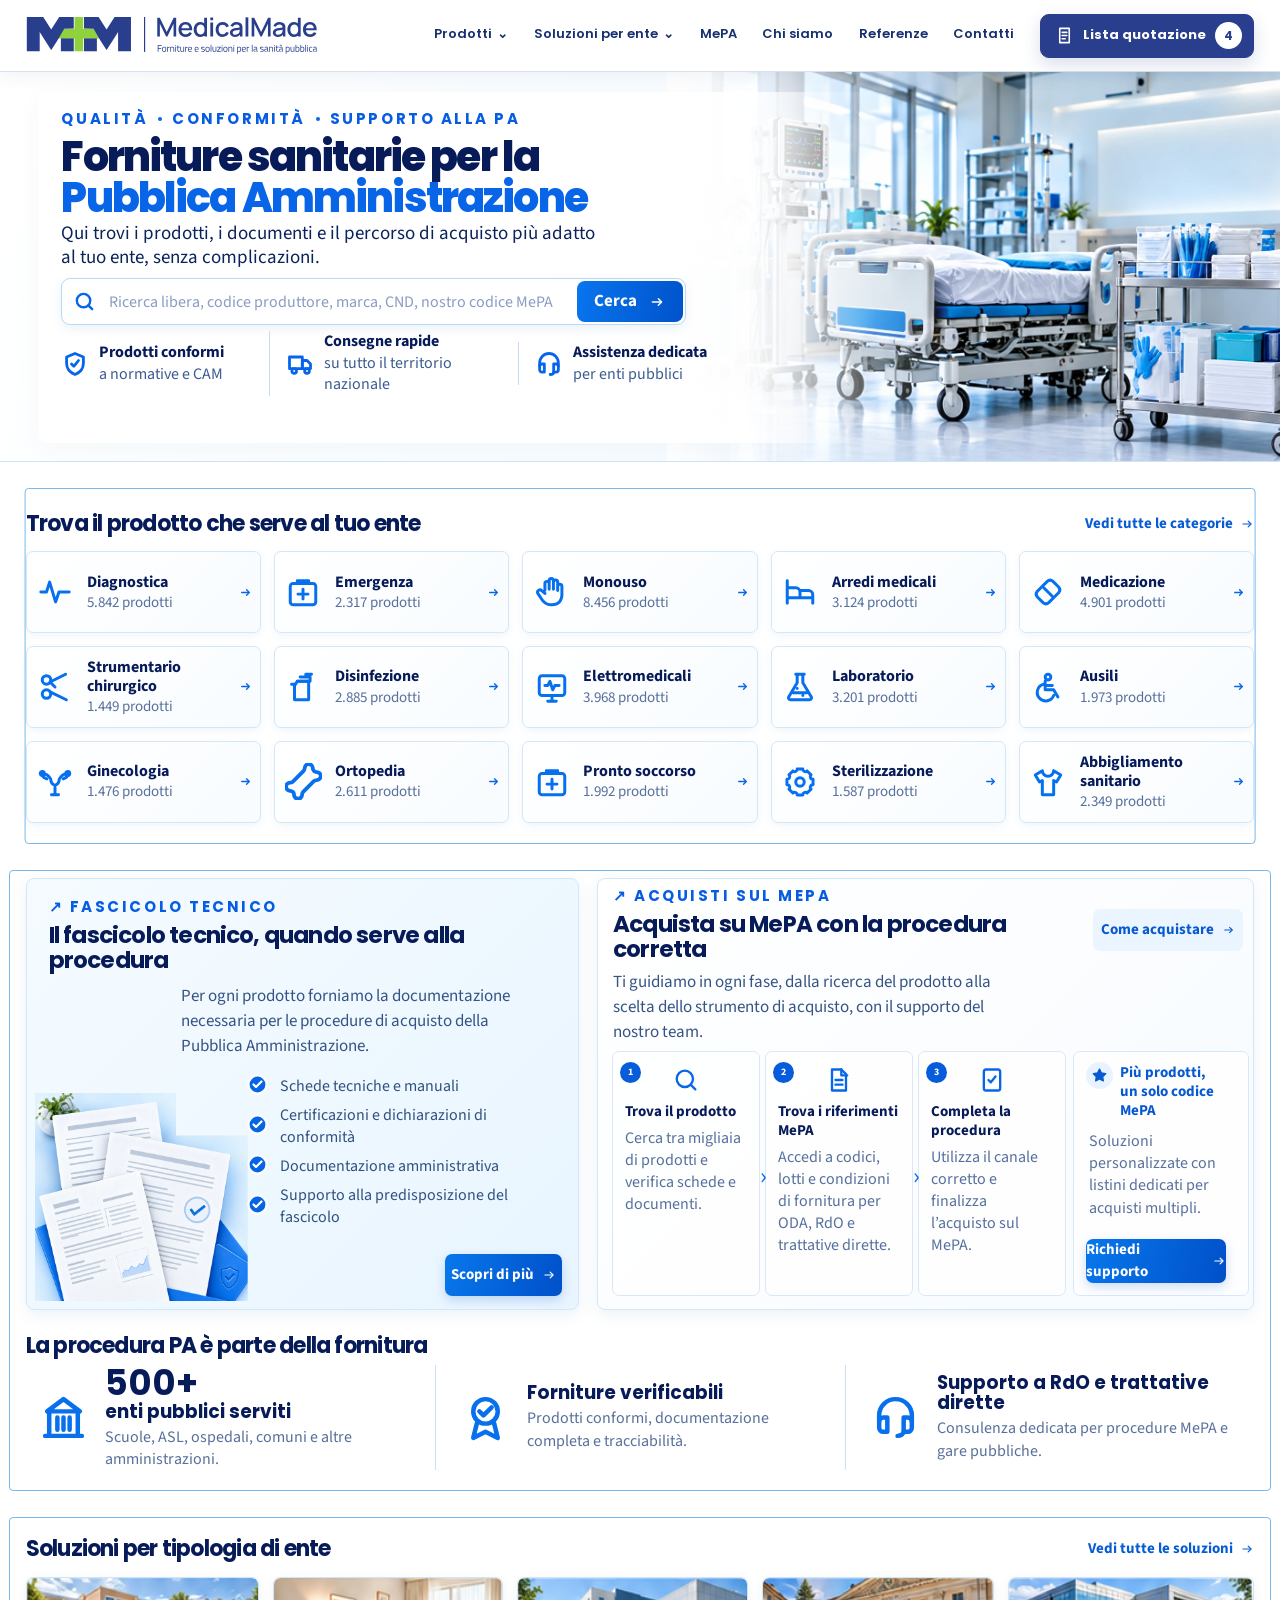
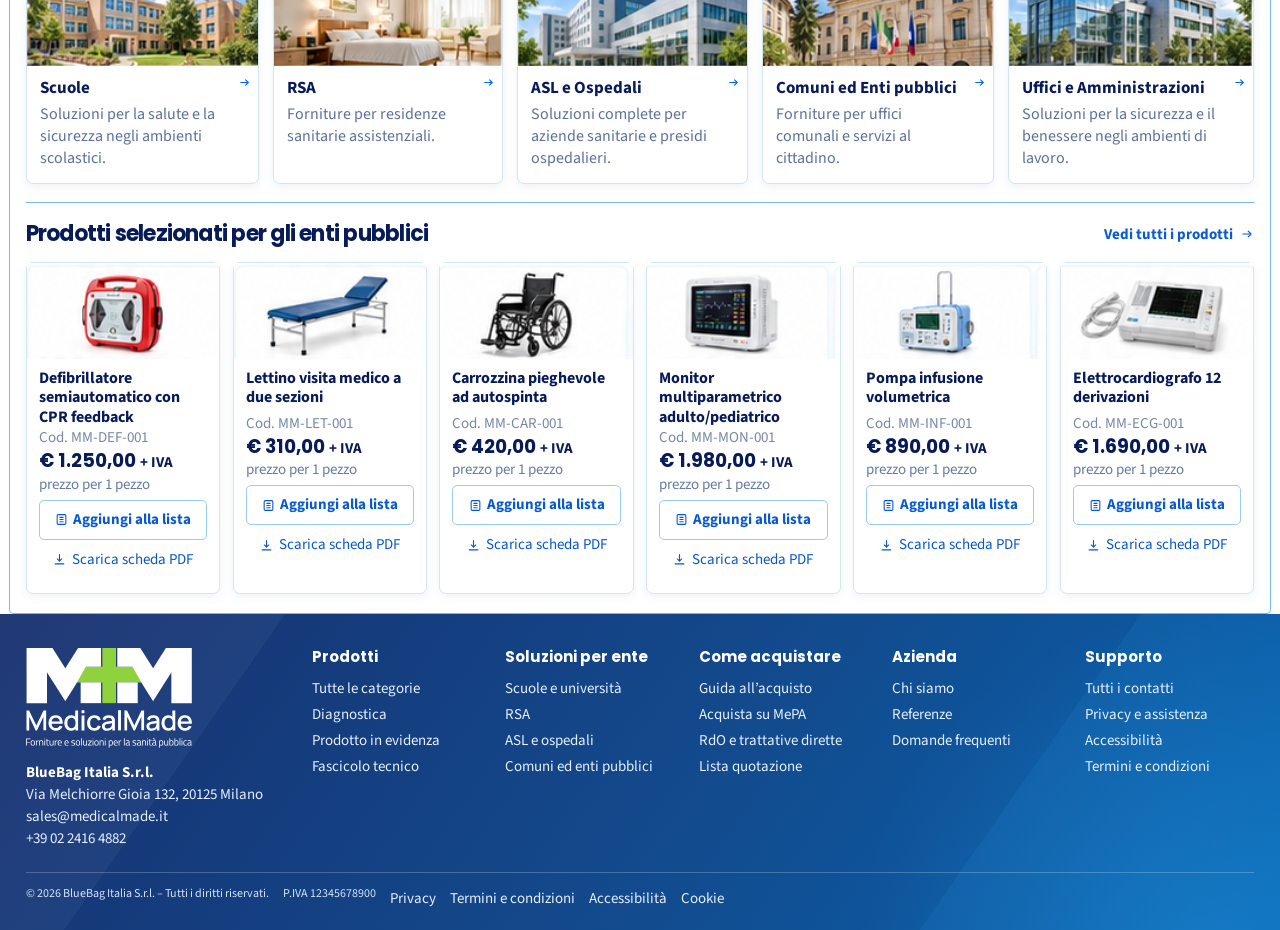
==== commit 964346b4: "K" ====
--- a/index.html
+++ b/index.html
@@ -13,6 +13,7 @@
   <link rel="stylesheet" href="styles.css?v=20261013-7">
   <link rel="stylesheet" href="assets/css/site-shell.css?v=20261013-3">
   <link rel="stylesheet" href="assets/css/readability.css?v=20261013-2">
+  <link rel="stylesheet" href="assets/css/motion.css?v=20261013-2">
 </head>
 <body>
   <svg class="svg-library" aria-hidden="true">
@@ -260,5 +261,6 @@
 
   <div class="toast" role="status" aria-live="polite"></div>
   <script src="script.js"></script>
+  <script src="assets/js/motion.js?v=20261013-2"></script>
 </body>
 </html>
--- a/assets/css/readability.css
+++ b/assets/css/readability.css
@@ -9,6 +9,52 @@
 body {
   font-size: var(--type-copy);
   line-height: var(--type-leading);
+}
+
+/* Chi siamo: keep each supplied client mark as a sharp, independent asset. */
+.about-page .logo-wall {
+  width: 100%;
+  height: auto;
+  aspect-ratio: auto;
+  margin: 0;
+  padding: 0;
+  display: grid;
+  grid-template-columns: repeat(6, minmax(0, 1fr));
+  gap: 12px;
+  list-style: none;
+  background: transparent;
+}
+
+.about-page .logo-tile {
+  min-width: 0;
+  min-height: 132px;
+  padding: 16px;
+  display: grid;
+  place-items: center;
+  overflow: hidden;
+  border: 1px solid #bfd8eb;
+  border-radius: 8px;
+  background: #fff;
+  box-shadow: 0 5px 14px rgba(10, 48, 105, .06);
+}
+
+.about-page .logo-tile img {
+  display: block;
+  width: 100%;
+  height: 96px;
+  max-width: 178px;
+  object-fit: contain;
+  object-position: center;
+}
+
+@media (max-width: 1100px) {
+  .about-page .logo-wall { grid-template-columns: repeat(4, minmax(0, 1fr)); }
+}
+
+@media (max-width: 700px) {
+  .about-page .logo-wall { grid-template-columns: repeat(2, minmax(0, 1fr)); gap: 9px; }
+  .about-page .logo-tile { min-height: 112px; padding: 12px; }
+  .about-page .logo-tile img { height: 84px; max-width: 150px; }
 }
 
 /* Release the last screenshot-height caps after increasing the type scale. */
--- a/assets/css/motion.css
+++ b/assets/css/motion.css
@@ -0,0 +1,232 @@
+:root {
+  --mm-motion-ease: cubic-bezier(.2,.75,.25,1);
+  --mm-motion-fast: 150ms;
+  --mm-motion-medium: 440ms;
+  --mm-motion-shadow: 0 12px 28px rgba(18, 55, 115, .14);
+}
+
+html {
+  scroll-behavior: smooth;
+}
+
+/* Click/tap feedback is attached progressively by motion.js. */
+.motion-press {
+  isolation: isolate;
+  overflow: hidden;
+  -webkit-tap-highlight-color: transparent;
+  transition:
+    transform var(--mm-motion-fast) var(--mm-motion-ease),
+    box-shadow 260ms var(--mm-motion-ease),
+    border-color 260ms ease,
+    background-color 260ms ease;
+}
+
+/* Added only when the control did not already have positioned layout rules. */
+.motion-ripple-host {
+  position: relative;
+}
+
+.motion-press:active,
+.motion-press.is-pressing {
+  transform: translateY(1px) scale(.975) !important;
+}
+
+.motion-ripple {
+  position: absolute;
+  z-index: 20;
+  width: 12px;
+  height: 12px;
+  border-radius: 999px;
+  pointer-events: none;
+  background: currentColor;
+  opacity: .18;
+  transform: translate(-50%, -50%) scale(0);
+  animation: mm-ripple 560ms ease-out forwards;
+}
+
+@keyframes mm-ripple {
+  55% { opacity: .14; }
+  to { opacity: 0; transform: translate(-50%, -50%) scale(var(--ripple-scale, 18)); }
+}
+
+/* One-time entrances: opacity and transform only, so no layout shift. */
+.motion-enhanced .motion-reveal:not(.is-visible) {
+  opacity: 0;
+  transform: translateY(14px) scale(.992);
+}
+
+.motion-reveal.is-visible {
+  animation: mm-reveal var(--mm-motion-medium) var(--mm-motion-ease) backwards;
+  animation-delay: calc(var(--motion-order, 0) * 55ms);
+}
+
+@keyframes mm-reveal {
+  from { opacity: 0; transform: translateY(14px) scale(.992); }
+  to { opacity: 1; transform: translateY(0) scale(1); }
+}
+
+.motion-hero-image {
+  transform-origin: center;
+  animation: mm-hero-settle 1100ms var(--mm-motion-ease) backwards;
+}
+
+.motion-hero-copy {
+  animation: mm-hero-copy 620ms var(--mm-motion-ease) backwards;
+  animation-delay: calc(90ms + var(--motion-order, 0) * 85ms);
+}
+
+@keyframes mm-hero-settle {
+  from { opacity: .7; transform: scale(1.035); filter: saturate(.9) brightness(1.06); }
+  to { opacity: 1; transform: scale(1); filter: saturate(1) brightness(1); }
+}
+
+@keyframes mm-hero-copy {
+  from { opacity: 0; transform: translateY(14px); }
+  to { opacity: 1; transform: translateY(0); }
+}
+
+/* Dynamic states for existing interactive components. */
+.document-language-panel:not([hidden]) {
+  animation: mm-panel-in 300ms var(--mm-motion-ease) backwards;
+}
+
+.accordion-item.is-open .accordion-panel,
+.form-status.is-visible {
+  animation: mm-panel-in 320ms var(--mm-motion-ease) backwards;
+}
+
+@keyframes mm-panel-in {
+  from { opacity: 0; transform: translateY(-7px); }
+  to { opacity: 1; transform: translateY(0); }
+}
+
+.motion-pop {
+  animation: mm-pop 360ms var(--mm-motion-ease);
+}
+
+@keyframes mm-pop {
+  0%, 100% { transform: scale(1); }
+  45% { transform: scale(1.22); }
+}
+
+/* Hover depth and image polish apply only to devices with a real pointer. */
+@media (hover: hover) and (pointer: fine) {
+  .motion-press:hover {
+    transform: translateY(-2px);
+  }
+
+  :where(.btn, .primary-button, .secondary-button, .add-quote, .quote-link).motion-press:hover {
+    box-shadow: 0 9px 20px rgba(17, 57, 126, .2);
+  }
+
+  .motion-card {
+    transition:
+      transform 280ms var(--mm-motion-ease),
+      box-shadow 280ms var(--mm-motion-ease),
+      border-color 280ms ease,
+      background-color 280ms ease;
+  }
+
+  .motion-card:hover {
+    z-index: 2;
+    transform: translateY(-3px);
+    box-shadow: var(--mm-motion-shadow);
+  }
+
+  .motion-card img {
+    transition: filter 360ms ease;
+  }
+
+  .motion-card:hover img {
+    filter: saturate(1.06) contrast(1.025);
+  }
+
+  .motion-card :where(.line-icon, .category-icon, .faq-icon i, .card-arrow) {
+    transition: transform 280ms var(--mm-motion-ease), color 280ms ease;
+  }
+
+  .motion-card:hover :where(.line-icon, .category-icon, .faq-icon i) {
+    transform: translateY(-2px) scale(1.06);
+  }
+
+  .motion-card:hover .card-arrow,
+  .motion-press:hover > svg:last-child {
+    transform: translateX(3px);
+  }
+
+  .language.motion-press:hover,
+  .doc-type-tab.motion-press:hover,
+  .route-row.motion-press:hover {
+    border-color: #76b6ef;
+    background: #f1f8ff;
+  }
+}
+
+/* Navigation and form focus feel responsive without changing their geometry. */
+.primary-nav a {
+  position: relative;
+}
+
+.primary-nav a::after {
+  content: "";
+  position: absolute;
+  right: 0;
+  bottom: -7px;
+  left: 0;
+  height: 2px;
+  border-radius: 2px;
+  background: currentColor;
+  transform: scaleX(0);
+  transform-origin: right;
+  transition: transform 260ms var(--mm-motion-ease);
+}
+
+.primary-nav a:hover::after,
+.primary-nav a:focus-visible::after {
+  transform: scaleX(1);
+  transform-origin: left;
+}
+
+:where(input, select, textarea):focus {
+  transition: border-color 180ms ease, box-shadow 180ms ease, background-color 180ms ease;
+  box-shadow: 0 0 0 4px rgba(8, 112, 236, .12);
+}
+
+.motion-press:focus-visible,
+.motion-card:focus-visible {
+  outline: 3px solid #0753bd;
+  outline-offset: 3px;
+}
+
+@media (prefers-reduced-motion: reduce) {
+  html { scroll-behavior: auto !important; }
+
+  .motion-reveal,
+  .motion-reveal.is-visible,
+  .motion-hero-image,
+  .motion-hero-copy,
+  .document-language-panel:not([hidden]),
+  .accordion-item.is-open .accordion-panel,
+  .form-status.is-visible,
+  .motion-pop {
+    opacity: 1 !important;
+    transform: none !important;
+    animation: none !important;
+    transition: none !important;
+  }
+
+  .motion-ripple { display: none !important; }
+  .motion-press, .motion-card, .motion-card img { transition: none !important; }
+  .motion-press:active,
+  .motion-press.is-pressing,
+  .motion-card:hover,
+  .motion-card:hover img,
+  .motion-card:hover :where(.line-icon, .category-icon, .faq-icon i, .card-arrow),
+  .motion-press:hover > svg:last-child {
+    transform: none !important;
+  }
+
+  .primary-nav a::after {
+    transition: none !important;
+  }
+}
